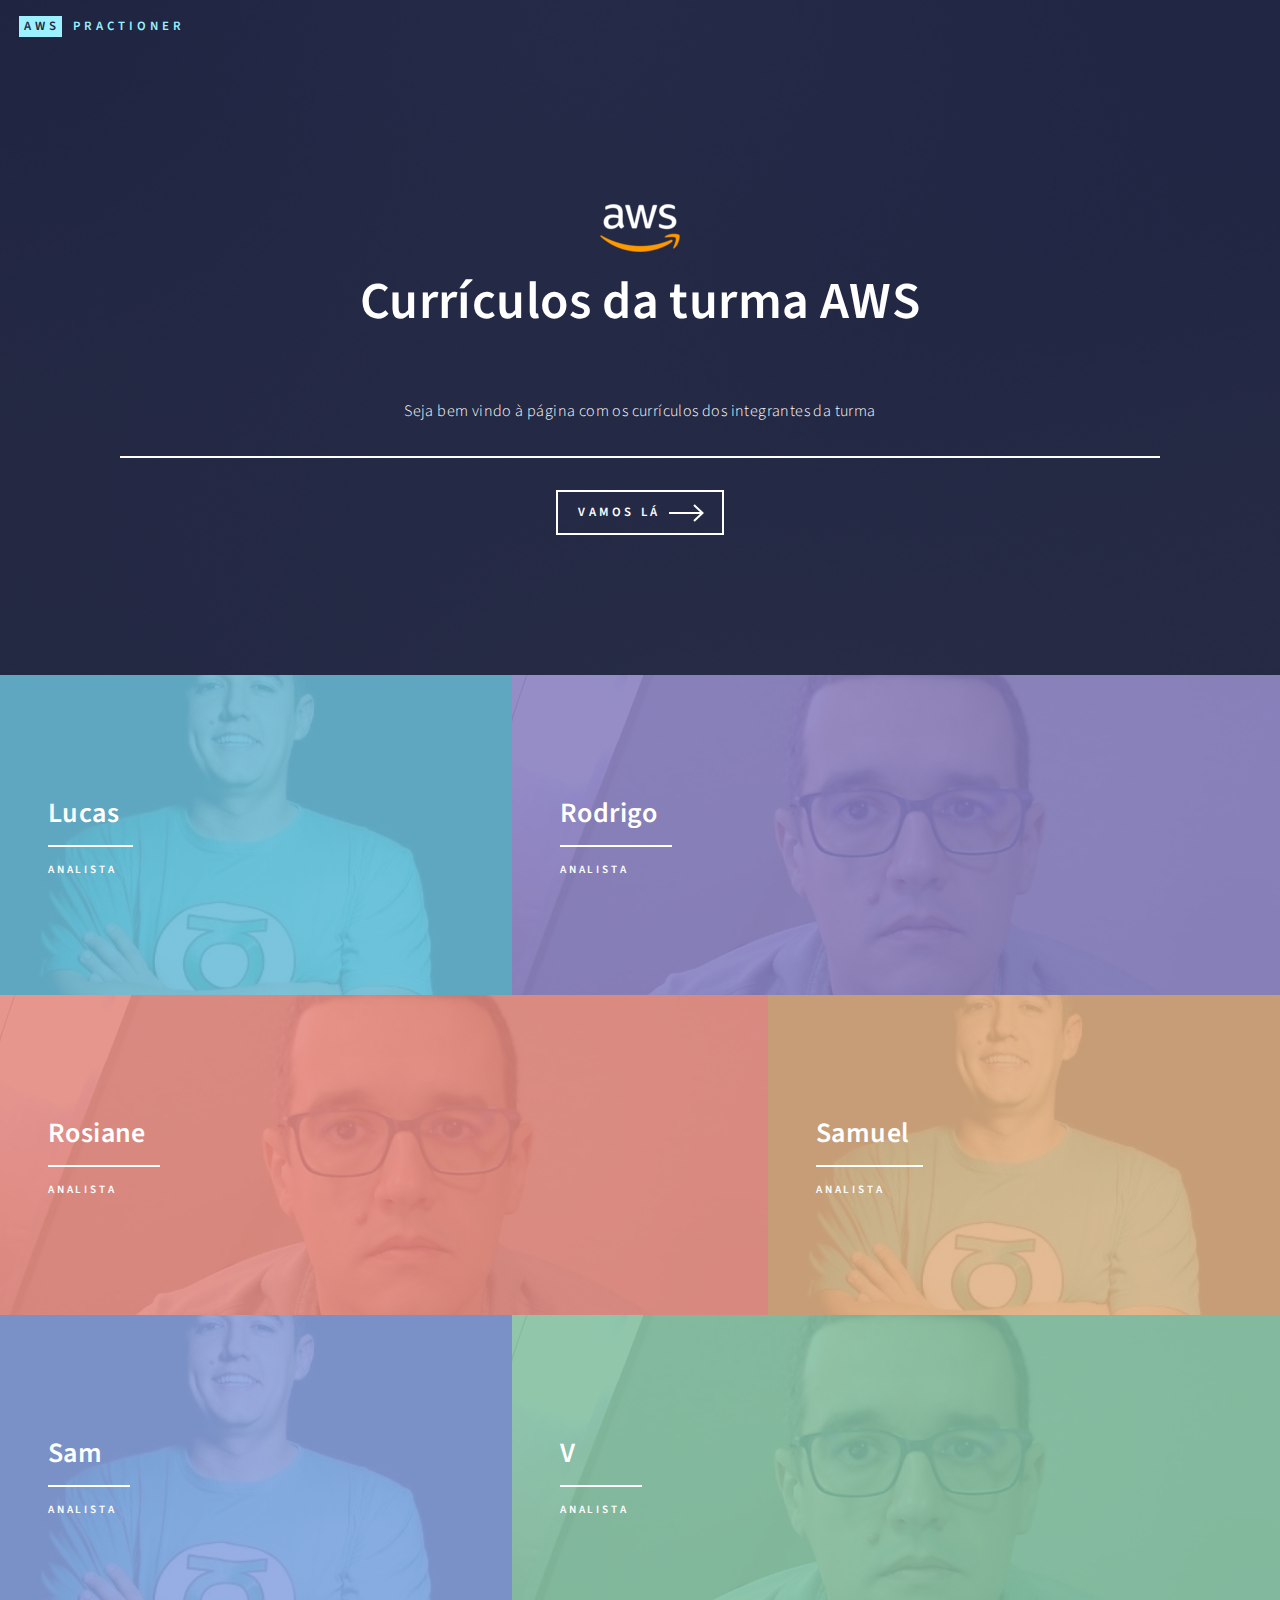
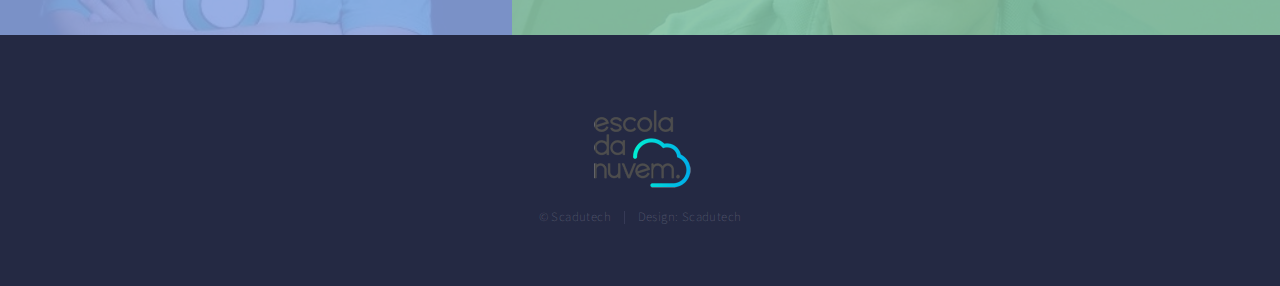
==== index.html @ 6ba47561 "Create Index" ====
<!DOCTYPE HTML>
<!--
	Forty by HTML5 UP
	html5up.net | @ajlkn
	Free for personal and commercial use under the CCA 3.0 license (html5up.net/license)
-->
<html>
	<head>
		<title>Turma AWS</title>
		<meta charset="utf-8" />
		<meta name="viewport" content="width=device-width, initial-scale=1, user-scalable=no" />
		<link rel="stylesheet" href="assets/css/main.css" />
		<noscript><link rel="stylesheet" href="assets/css/noscript.css" /></noscript>
	</head>
	<body class="is-preload">

		<!-- Wrapper -->
		
			<div id="wrapper">

				<!-- Header -->
					
					<header id="header" class="alt">
						<a href="index.html" class="logo"><strong>AWS</strong> <span>Practioner</span></a>
						
					</header>

				<!-- Menu 
					<nav id="menu">
						<ul class="links">
							<li><a href="index.html">Home</a></li>
							<li><a href="landing.html">Landing</a></li>
							<li><a href="generic.html">Generic</a></li>
							<li><a href="elements.html">Elements</a></li>
						</ul>
						<ul class="actions stacked">
							<li><a href="#" class="button primary fit">Get Started</a></li>
							<li><a href="#" class="button fit">Log In</a></li>
						</ul>
					</nav>-->

				<!-- Banner -->
					<section id="banner" class="major">
						<div class="inner">
							<header class="major">
							<center><img src="images/aws3.png" alt="" />
								<center><h1>Currículos da turma AWS</h1><p>Seja bem vindo à página com os currículos dos integrantes da turma</p>
							</header>
							
						<center><a href="#one" class="button next scrolly">Vamos lá</a></div>
					</section>

				<!-- Main -->
					<div id="main">

						<!-- One -->
							<section id="one" class="tiles">
								<article>
									<span class="image">
										<img src="images/pic01.jpg" alt="" />
									</span>
									<header class="major">
										<h3><a href="lucas.html" class="link">Lucas</a></h3>
										<p>Analista</p>
									</header>
								</article>
								<article>
									<span class="image">
										<img src="images/car.jpg" alt="" />
									</span>
									<header class="major">
										<h3><a href="lucas.html" class="link">Rodrigo</a></h3>
										<p>Analista</p>
									</header>
								</article>
								<article>
									<span class="image">
										<img src="images/car.jpg" alt="" />
									</span>
									<header class="major">
										<h3><a href="lucas.html" class="link">Rosiane</a></h3>
										<p>Analista</p>
									</header>
								</article>
								<article>
									<span class="image">
										<img src="images/pic01.jpg" alt="" />
									</span>
									<header class="major">
										<h3><a href="lucas.html" class="link">Samuel</a></h3>
										<p>Analista</p>
									</header>
								</article>
								<article>
									<span class="image">
										<img src="images/pic01.jpg" alt="" />
									</span>
									<header class="major">
										<h3><a href="lucas.html" class="link">Sam</a></h3>
										<p>Analista</p>
									</header>
								</article>
								<article>
									<span class="image">
										<img src="images/car.jpg" alt="" />
									</span>
									<header class="major">
										<h3><a href="lucas.html" class="link">V</a></h3>
										<p>Analista</p>
									</header>
								</article>
							</section>

						<!-- Two -->
							

					</div>

				<!-- Contact -->
					

				<!-- Footer -->
					<footer id="footer">
						<div class="inner">
							<center><img src="images/escola.png" alt="" />
							<ul class="copyright">
								<center><li>&copy; Scadutech</li><li>Design: Scadutech</a></li>
							</ul>
						</div>
					</footer>

			</div>

		<!-- Scripts -->
			<script src="assets/js/jquery.min.js"></script>
			<script src="assets/js/jquery.scrolly.min.js"></script>
			<script src="assets/js/jquery.scrollex.min.js"></script>
			<script src="assets/js/browser.min.js"></script>
			<script src="assets/js/breakpoints.min.js"></script>
			<script src="assets/js/util.js"></script>
			<script src="assets/js/main.js"></script>

	</body>
</html>
---- assets/css/main.css ----
@import url(fontawesome-all.min.css);
@import url("https://fonts.googleapis.com/css?family=Source+Sans+Pro:300,300italic,600,600italic");

/*
	Forty by HTML5 UP
	html5up.net | @ajlkn
	Free for personal and commercial use under the CCA 3.0 license (html5up.net/license)
*/

html, body, div, span, applet, object,
iframe, h1, h2, h3, h4, h5, h6, p, blockquote,
pre, a, abbr, acronym, address, big, cite,
code, del, dfn, em, img, ins, kbd, q, s, samp,
small, strike, strong, sub, sup, tt, var, b,
u, i, center, dl, dt, dd, ol, ul, li, fieldset,
form, label, legend, table, caption, tbody,
tfoot, thead, tr, th, td, article, aside,
canvas, details, embed, figure, figcaption,
footer, header, hgroup, menu, nav, output, ruby,
section, summary, time, mark, audio, video {
	margin: 0;
	padding: 0;
	border: 0;
	font-size: 100%;
	font: inherit;
	vertical-align: baseline;}

article, aside, details, figcaption, figure,
footer, header, hgroup, menu, nav, section {
	display: block;}

body {
	line-height: 1;
}

ol, ul {
	list-style: none;
}

blockquote, q {
	quotes: none;
}

	blockquote:before, blockquote:after, q:before, q:after {
		content: '';
		content: none;
	}

table {
	border-collapse: collapse;
	border-spacing: 0;
}

body {
	-webkit-text-size-adjust: none;
}

mark {
	background-color: transparent;
	color: inherit;
}

input::-moz-focus-inner {
	border: 0;
	padding: 0;
}

input, select, textarea {
	-moz-appearance: none;
	-webkit-appearance: none;
	-ms-appearance: none;
	appearance: none;
}

/* Basic */

	@-ms-viewport {
		width: device-width;
	}

	body {
		-ms-overflow-style: scrollbar;
	}

	@media screen and (max-width: 480px) {

		html, body {
			min-width: 320px;
		}

	}

	html {
		box-sizing: border-box;
	}

	*, *:before, *:after {
		box-sizing: inherit;
	}

	body {
		background: #242943;
	}

		body.is-preload *, body.is-preload *:before, body.is-preload *:after {
			-moz-animation: none !important;
			-webkit-animation: none !important;
			-ms-animation: none !important;
			animation: none !important;
			-moz-transition: none !important;
			-webkit-transition: none !important;
			-ms-transition: none !important;
			transition: none !important;
		}

/* Type */

	body, input, select, textarea {
		color: #ffffff;
		font-family: "Source Sans Pro", Helvetica, sans-serif;
		font-size: 17pt;
		font-weight: 300;
		letter-spacing: 0.025em;
		line-height: 1.65;
	}

		@media screen and (max-width: 1680px) {

			body, input, select, textarea {
				font-size: 14pt;
			}

		}

		@media screen and (max-width: 1280px) {

			body, input, select, textarea {
				font-size: 12pt;
			}

		}

		@media screen and (max-width: 360px) {

			body, input, select, textarea {
				font-size: 11pt;
			}

		}

	a {
		-moz-transition: color 0.2s ease-in-out, border-bottom-color 0.2s ease-in-out;
		-webkit-transition: color 0.2s ease-in-out, border-bottom-color 0.2s ease-in-out;
		-ms-transition: color 0.2s ease-in-out, border-bottom-color 0.2s ease-in-out;
		transition: color 0.2s ease-in-out, border-bottom-color 0.2s ease-in-out;
		border-bottom: dotted 1px;
		color: inherit;
		text-decoration: none;
	}

		a:hover {
			border-bottom-color: transparent;
			color: #9bf1ff !important;
		}

		a:active {
			color: #53e3fb !important;
		}

	strong, b {
		color: #ffffff;
		font-weight: 600;
	}

	em, i {
		font-style: italic;
	}

	p {
		margin: 0 0 2em 0;
	}

	h1, h2, h3, h4, h5, h6 {
		color: #ffffff;
		font-weight: 600;
		line-height: 1.65;
		margin: 0 0 1em 0;
	}

		h1 a, h2 a, h3 a, h4 a, h5 a, h6 a {
			color: inherit;
			border-bottom: 0;
		}

	h1 {
		font-size: 2.5em;
	}

	h2 {
		font-size: 1.75em;
	}

	h3 {
		font-size: 1.35em;
	}

	h4 {
		font-size: 1.1em;
	}

	h5 {
		font-size: 0.9em;
	}

	h6 {
		font-size: 0.7em;
	}

	@media screen and (max-width: 736px) {

		h1 {
			font-size: 2em;
		}

		h2 {
			font-size: 1.5em;
		}

		h3 {
			font-size: 1.25em;
		}

	}

	sub {
		font-size: 0.8em;
		position: relative;
		top: 0.5em;
	}

	sup {
		font-size: 0.8em;
		position: relative;
		top: -0.5em;
	}

	blockquote {
		border-left: solid 4px rgba(212, 212, 255, 0.1);
		font-style: italic;
		margin: 0 0 2em 0;
		padding: 0.5em 0 0.5em 2em;
	}

	code {
		background: rgba(212, 212, 255, 0.035);
		font-family: "Courier New", monospace;
		font-size: 0.9em;
		margin: 0 0.25em;
		padding: 0.25em 0.65em;
	}

	pre {
		-webkit-overflow-scrolling: touch;
		font-family: "Courier New", monospace;
		font-size: 0.9em;
		margin: 0 0 2em 0;
	}

		pre code {
			display: block;
			line-height: 1.75;
			padding: 1em 1.5em;
			overflow-x: auto;
		}

	hr {
		border: 0;
		border-bottom: solid 1px rgba(212, 212, 255, 0.1);
		margin: 2em 0;
	}

		hr.major {
			margin: 3em 0;
		}

	.align-left {
		text-align: left;
	}

	.align-center {
		text-align: center;
	}

	.align-right {
		text-align: right;
	}

/* Row */

	.row {
		display: flex;
		flex-wrap: wrap;
		box-sizing: border-box;
		align-items: stretch;
	}

		.row > * {
			box-sizing: border-box;
		}

		.row.gtr-uniform > * > :last-child {
			margin-bottom: 0;
		}

		.row.aln-left {
			justify-content: flex-start;
		}

		.row.aln-center {
			justify-content: center;
		}

		.row.aln-right {
			justify-content: flex-end;
		}

		.row.aln-top {
			align-items: flex-start;
		}

		.row.aln-middle {
			align-items: center;
		}

		.row.aln-bottom {
			align-items: flex-end;
		}

		.row > .imp {
			order: -1;
		}

		.row > .col-1 {
			width: 8.33333%;
		}

		.row > .off-1 {
			margin-left: 8.33333%;
		}

		.row > .col-2 {
			width: 16.66667%;
		}

		.row > .off-2 {
			margin-left: 16.66667%;
		}

		.row > .col-3 {
			width: 25%;
		}

		.row > .off-3 {
			margin-left: 25%;
		}

		.row > .col-4 {
			width: 33.33333%;
		}

		.row > .off-4 {
			margin-left: 33.33333%;
		}

		.row > .col-5 {
			width: 41.66667%;
		}

		.row > .off-5 {
			margin-left: 41.66667%;
		}

		.row > .col-6 {
			width: 50%;
		}

		.row > .off-6 {
			margin-left: 50%;
		}

		.row > .col-7 {
			width: 58.33333%;
		}

		.row > .off-7 {
			margin-left: 58.33333%;
		}

		.row > .col-8 {
			width: 66.66667%;
		}

		.row > .off-8 {
			margin-left: 66.66667%;
		}

		.row > .col-9 {
			width: 75%;
		}

		.row > .off-9 {
			margin-left: 75%;
		}

		.row > .col-10 {
			width: 83.33333%;
		}

		.row > .off-10 {
			margin-left: 83.33333%;
		}

		.row > .col-11 {
			width: 91.66667%;
		}

		.row > .off-11 {
			margin-left: 91.66667%;
		}

		.row > .col-12 {
			width: 100%;
		}

		.row > .off-12 {
			margin-left: 100%;
		}

		.row.gtr-0 {
			margin-top: 0;
			margin-left: 0em;
		}

			.row.gtr-0 > * {
				padding: 0 0 0 0em;
			}

			.row.gtr-0.gtr-uniform {
				margin-top: 0em;
			}

				.row.gtr-0.gtr-uniform > * {
					padding-top: 0em;
				}

		.row.gtr-25 {
			margin-top: 0;
			margin-left: -0.5em;
		}

			.row.gtr-25 > * {
				padding: 0 0 0 0.5em;
			}

			.row.gtr-25.gtr-uniform {
				margin-top: -0.5em;
			}

				.row.gtr-25.gtr-uniform > * {
					padding-top: 0.5em;
				}

		.row.gtr-50 {
			margin-top: 0;
			margin-left: -1em;
		}

			.row.gtr-50 > * {
				padding: 0 0 0 1em;
			}

			.row.gtr-50.gtr-uniform {
				margin-top: -1em;
			}

				.row.gtr-50.gtr-uniform > * {
					padding-top: 1em;
				}

		.row {
			margin-top: 0;
			margin-left: -2em;
		}

			.row > * {
				padding: 0 0 0 2em;
			}

			.row.gtr-uniform {
				margin-top: -2em;
			}

				.row.gtr-uniform > * {
					padding-top: 2em;
				}

		.row.gtr-150 {
			margin-top: 0;
			margin-left: -3em;
		}

			.row.gtr-150 > * {
				padding: 0 0 0 3em;
			}

			.row.gtr-150.gtr-uniform {
				margin-top: -3em;
			}

				.row.gtr-150.gtr-uniform > * {
					padding-top: 3em;
				}

		.row.gtr-200 {
			margin-top: 0;
			margin-left: -4em;
		}

			.row.gtr-200 > * {
				padding: 0 0 0 4em;
			}

			.row.gtr-200.gtr-uniform {
				margin-top: -4em;
			}

				.row.gtr-200.gtr-uniform > * {
					padding-top: 4em;
				}

		@media screen and (max-width: 1680px) {

			.row {
				display: flex;
				flex-wrap: wrap;
				box-sizing: border-box;
				align-items: stretch;
			}

				.row > * {
					box-sizing: border-box;
				}

				.row.gtr-uniform > * > :last-child {
					margin-bottom: 0;
				}

				.row.aln-left {
					justify-content: flex-start;
				}

				.row.aln-center {
					justify-content: center;
				}

				.row.aln-right {
					justify-content: flex-end;
				}

				.row.aln-top {
					align-items: flex-start;
				}

				.row.aln-middle {
					align-items: center;
				}

				.row.aln-bottom {
					align-items: flex-end;
				}

				.row > .imp-xlarge {
					order: -1;
				}

				.row > .col-1-xlarge {
					width: 8.33333%;
				}

				.row > .off-1-xlarge {
					margin-left: 8.33333%;
				}

				.row > .col-2-xlarge {
					width: 16.66667%;
				}

				.row > .off-2-xlarge {
					margin-left: 16.66667%;
				}

				.row > .col-3-xlarge {
					width: 25%;
				}

				.row > .off-3-xlarge {
					margin-left: 25%;
				}

				.row > .col-4-xlarge {
					width: 33.33333%;
				}

				.row > .off-4-xlarge {
					margin-left: 33.33333%;
				}

				.row > .col-5-xlarge {
					width: 41.66667%;
				}

				.row > .off-5-xlarge {
					margin-left: 41.66667%;
				}

				.row > .col-6-xlarge {
					width: 50%;
				}

				.row > .off-6-xlarge {
					margin-left: 50%;
				}

				.row > .col-7-xlarge {
					width: 58.33333%;
				}

				.row > .off-7-xlarge {
					margin-left: 58.33333%;
				}

				.row > .col-8-xlarge {
					width: 66.66667%;
				}

				.row > .off-8-xlarge {
					margin-left: 66.66667%;
				}

				.row > .col-9-xlarge {
					width: 75%;
				}

				.row > .off-9-xlarge {
					margin-left: 75%;
				}

				.row > .col-10-xlarge {
					width: 83.33333%;
				}

				.row > .off-10-xlarge {
					margin-left: 83.33333%;
				}

				.row > .col-11-xlarge {
					width: 91.66667%;
				}

				.row > .off-11-xlarge {
					margin-left: 91.66667%;
				}

				.row > .col-12-xlarge {
					width: 100%;
				}

				.row > .off-12-xlarge {
					margin-left: 100%;
				}

				.row.gtr-0 {
					margin-top: 0;
					margin-left: 0em;
				}

					.row.gtr-0 > * {
						padding: 0 0 0 0em;
					}

					.row.gtr-0.gtr-uniform {
						margin-top: 0em;
					}

						.row.gtr-0.gtr-uniform > * {
							padding-top: 0em;
						}

				.row.gtr-25 {
					margin-top: 0;
					margin-left: -0.5em;
				}

					.row.gtr-25 > * {
						padding: 0 0 0 0.5em;
					}

					.row.gtr-25.gtr-uniform {
						margin-top: -0.5em;
					}

						.row.gtr-25.gtr-uniform > * {
							padding-top: 0.5em;
						}

				.row.gtr-50 {
					margin-top: 0;
					margin-left: -1em;
				}

					.row.gtr-50 > * {
						padding: 0 0 0 1em;
					}

					.row.gtr-50.gtr-uniform {
						margin-top: -1em;
					}

						.row.gtr-50.gtr-uniform > * {
							padding-top: 1em;
						}

				.row {
					margin-top: 0;
					margin-left: -2em;
				}

					.row > * {
						padding: 0 0 0 2em;
					}

					.row.gtr-uniform {
						margin-top: -2em;
					}

						.row.gtr-uniform > * {
							padding-top: 2em;
						}

				.row.gtr-150 {
					margin-top: 0;
					margin-left: -3em;
				}

					.row.gtr-150 > * {
						padding: 0 0 0 3em;
					}

					.row.gtr-150.gtr-uniform {
						margin-top: -3em;
					}

						.row.gtr-150.gtr-uniform > * {
							padding-top: 3em;
						}

				.row.gtr-200 {
					margin-top: 0;
					margin-left: -4em;
				}

					.row.gtr-200 > * {
						padding: 0 0 0 4em;
					}

					.row.gtr-200.gtr-uniform {
						margin-top: -4em;
					}

						.row.gtr-200.gtr-uniform > * {
							padding-top: 4em;
						}

		}

		@media screen and (max-width: 1280px) {

			.row {
				display: flex;
				flex-wrap: wrap;
				box-sizing: border-box;
				align-items: stretch;
			}

				.row > * {
					box-sizing: border-box;
				}

				.row.gtr-uniform > * > :last-child {
					margin-bottom: 0;
				}

				.row.aln-left {
					justify-content: flex-start;
				}

				.row.aln-center {
					justify-content: center;
				}

				.row.aln-right {
					justify-content: flex-end;
				}

				.row.aln-top {
					align-items: flex-start;
				}

				.row.aln-middle {
					align-items: center;
				}

				.row.aln-bottom {
					align-items: flex-end;
				}

				.row > .imp-large {
					order: -1;
				}

				.row > .col-1-large {
					width: 8.33333%;
				}

				.row > .off-1-large {
					margin-left: 8.33333%;
				}

				.row > .col-2-large {
					width: 16.66667%;
				}

				.row > .off-2-large {
					margin-left: 16.66667%;
				}

				.row > .col-3-large {
					width: 25%;
				}

				.row > .off-3-large {
					margin-left: 25%;
				}

				.row > .col-4-large {
					width: 33.33333%;
				}

				.row > .off-4-large {
					margin-left: 33.33333%;
				}

				.row > .col-5-large {
					width: 41.66667%;
				}

				.row > .off-5-large {
					margin-left: 41.66667%;
				}

				.row > .col-6-large {
					width: 50%;
				}

				.row > .off-6-large {
					margin-left: 50%;
				}

				.row > .col-7-large {
					width: 58.33333%;
				}

				.row > .off-7-large {
					margin-left: 58.33333%;
				}

				.row > .col-8-large {
					width: 66.66667%;
				}

				.row > .off-8-large {
					margin-left: 66.66667%;
				}

				.row > .col-9-large {
					width: 75%;
				}

				.row > .off-9-large {
					margin-left: 75%;
				}

				.row > .col-10-large {
					width: 83.33333%;
				}

				.row > .off-10-large {
					margin-left: 83.33333%;
				}

				.row > .col-11-large {
					width: 91.66667%;
				}

				.row > .off-11-large {
					margin-left: 91.66667%;
				}

				.row > .col-12-large {
					width: 100%;
				}

				.row > .off-12-large {
					margin-left: 100%;
				}

				.row.gtr-0 {
					margin-top: 0;
					margin-left: 0em;
				}

					.row.gtr-0 > * {
						padding: 0 0 0 0em;
					}

					.row.gtr-0.gtr-uniform {
						margin-top: 0em;
					}

						.row.gtr-0.gtr-uniform > * {
							padding-top: 0em;
						}

				.row.gtr-25 {
					margin-top: 0;
					margin-left: -0.375em;
				}

					.row.gtr-25 > * {
						padding: 0 0 0 0.375em;
					}

					.row.gtr-25.gtr-uniform {
						margin-top: -0.375em;
					}

						.row.gtr-25.gtr-uniform > * {
							padding-top: 0.375em;
						}

				.row.gtr-50 {
					margin-top: 0;
					margin-left: -0.75em;
				}

					.row.gtr-50 > * {
						padding: 0 0 0 0.75em;
					}

					.row.gtr-50.gtr-uniform {
						margin-top: -0.75em;
					}

						.row.gtr-50.gtr-uniform > * {
							padding-top: 0.75em;
						}

				.row {
					margin-top: 0;
					margin-left: -1.5em;
				}

					.row > * {
						padding: 0 0 0 1.5em;
					}

					.row.gtr-uniform {
						margin-top: -1.5em;
					}

						.row.gtr-uniform > * {
							padding-top: 1.5em;
						}

				.row.gtr-150 {
					margin-top: 0;
					margin-left: -2.25em;
				}

					.row.gtr-150 > * {
						padding: 0 0 0 2.25em;
					}

					.row.gtr-150.gtr-uniform {
						margin-top: -2.25em;
					}

						.row.gtr-150.gtr-uniform > * {
							padding-top: 2.25em;
						}

				.row.gtr-200 {
					margin-top: 0;
					margin-left: -3em;
				}

					.row.gtr-200 > * {
						padding: 0 0 0 3em;
					}

					.row.gtr-200.gtr-uniform {
						margin-top: -3em;
					}

						.row.gtr-200.gtr-uniform > * {
							padding-top: 3em;
						}

		}

		@media screen and (max-width: 980px) {

			.row {
				display: flex;
				flex-wrap: wrap;
				box-sizing: border-box;
				align-items: stretch;
			}

				.row > * {
					box-sizing: border-box;
				}

				.row.gtr-uniform > * > :last-child {
					margin-bottom: 0;
				}

				.row.aln-left {
					justify-content: flex-start;
				}

				.row.aln-center {
					justify-content: center;
				}

				.row.aln-right {
					justify-content: flex-end;
				}

				.row.aln-top {
					align-items: flex-start;
				}

				.row.aln-middle {
					align-items: center;
				}

				.row.aln-bottom {
					align-items: flex-end;
				}

				.row > .imp-medium {
					order: -1;
				}

				.row > .col-1-medium {
					width: 8.33333%;
				}

				.row > .off-1-medium {
					margin-left: 8.33333%;
				}

				.row > .col-2-medium {
					width: 16.66667%;
				}

				.row > .off-2-medium {
					margin-left: 16.66667%;
				}

				.row > .col-3-medium {
					width: 25%;
				}

				.row > .off-3-medium {
					margin-left: 25%;
				}

				.row > .col-4-medium {
					width: 33.33333%;
				}

				.row > .off-4-medium {
					margin-left: 33.33333%;
				}

				.row > .col-5-medium {
					width: 41.66667%;
				}

				.row > .off-5-medium {
					margin-left: 41.66667%;
				}

				.row > .col-6-medium {
					width: 50%;
				}

				.row > .off-6-medium {
					margin-left: 50%;
				}

				.row > .col-7-medium {
					width: 58.33333%;
				}

				.row > .off-7-medium {
					margin-left: 58.33333%;
				}

				.row > .col-8-medium {
					width: 66.66667%;
				}

				.row > .off-8-medium {
					margin-left: 66.66667%;
				}

				.row > .col-9-medium {
					width: 75%;
				}

				.row > .off-9-medium {
					margin-left: 75%;
				}

				.row > .col-10-medium {
					width: 83.33333%;
				}

				.row > .off-10-medium {
					margin-left: 83.33333%;
				}

				.row > .col-11-medium {
					width: 91.66667%;
				}

				.row > .off-11-medium {
					margin-left: 91.66667%;
				}

				.row > .col-12-medium {
					width: 100%;
				}

				.row > .off-12-medium {
					margin-left: 100%;
				}

				.row.gtr-0 {
					margin-top: 0;
					margin-left: 0em;
				}

					.row.gtr-0 > * {
						padding: 0 0 0 0em;
					}

					.row.gtr-0.gtr-uniform {
						margin-top: 0em;
					}

						.row.gtr-0.gtr-uniform > * {
							padding-top: 0em;
						}

				.row.gtr-25 {
					margin-top: 0;
					margin-left: -0.375em;
				}

					.row.gtr-25 > * {
						padding: 0 0 0 0.375em;
					}

					.row.gtr-25.gtr-uniform {
						margin-top: -0.375em;
					}

						.row.gtr-25.gtr-uniform > * {
							padding-top: 0.375em;
						}

				.row.gtr-50 {
					margin-top: 0;
					margin-left: -0.75em;
				}

					.row.gtr-50 > * {
						padding: 0 0 0 0.75em;
					}

					.row.gtr-50.gtr-uniform {
						margin-top: -0.75em;
					}

						.row.gtr-50.gtr-uniform > * {
							padding-top: 0.75em;
						}

				.row {
					margin-top: 0;
					margin-left: -1.5em;
				}

					.row > * {
						padding: 0 0 0 1.5em;
					}

					.row.gtr-uniform {
						margin-top: -1.5em;
					}

						.row.gtr-uniform > * {
							padding-top: 1.5em;
						}

				.row.gtr-150 {
					margin-top: 0;
					margin-left: -2.25em;
				}

					.row.gtr-150 > * {
						padding: 0 0 0 2.25em;
					}

					.row.gtr-150.gtr-uniform {
						margin-top: -2.25em;
					}

						.row.gtr-150.gtr-uniform > * {
							padding-top: 2.25em;
						}

				.row.gtr-200 {
					margin-top: 0;
					margin-left: -3em;
				}

					.row.gtr-200 > * {
						padding: 0 0 0 3em;
					}

					.row.gtr-200.gtr-uniform {
						margin-top: -3em;
					}

						.row.gtr-200.gtr-uniform > * {
							padding-top: 3em;
						}

		}

		@media screen and (max-width: 736px) {

			.row {
				display: flex;
				flex-wrap: wrap;
				box-sizing: border-box;
				align-items: stretch;
			}

				.row > * {
					box-sizing: border-box;
				}

				.row.gtr-uniform > * > :last-child {
					margin-bottom: 0;
				}

				.row.aln-left {
					justify-content: flex-start;
				}

				.row.aln-center {
					justify-content: center;
				}

				.row.aln-right {
					justify-content: flex-end;
				}

				.row.aln-top {
					align-items: flex-start;
				}

				.row.aln-middle {
					align-items: center;
				}

				.row.aln-bottom {
					align-items: flex-end;
				}

				.row > .imp-small {
					order: -1;
				}

				.row > .col-1-small {
					width: 8.33333%;
				}

				.row > .off-1-small {
					margin-left: 8.33333%;
				}

				.row > .col-2-small {
					width: 16.66667%;
				}

				.row > .off-2-small {
					margin-left: 16.66667%;
				}

				.row > .col-3-small {
					width: 25%;
				}

				.row > .off-3-small {
					margin-left: 25%;
				}

				.row > .col-4-small {
					width: 33.33333%;
				}

				.row > .off-4-small {
					margin-left: 33.33333%;
				}

				.row > .col-5-small {
					width: 41.66667%;
				}

				.row > .off-5-small {
					margin-left: 41.66667%;
				}

				.row > .col-6-small {
					width: 50%;
				}

				.row > .off-6-small {
					margin-left: 50%;
				}

				.row > .col-7-small {
					width: 58.33333%;
				}

				.row > .off-7-small {
					margin-left: 58.33333%;
				}

				.row > .col-8-small {
					width: 66.66667%;
				}

				.row > .off-8-small {
					margin-left: 66.66667%;
				}

				.row > .col-9-small {
					width: 75%;
				}

				.row > .off-9-small {
					margin-left: 75%;
				}

				.row > .col-10-small {
					width: 83.33333%;
				}

				.row > .off-10-small {
					margin-left: 83.33333%;
				}

				.row > .col-11-small {
					width: 91.66667%;
				}

				.row > .off-11-small {
					margin-left: 91.66667%;
				}

				.row > .col-12-small {
					width: 100%;
				}

				.row > .off-12-small {
					margin-left: 100%;
				}

				.row.gtr-0 {
					margin-top: 0;
					margin-left: 0em;
				}

					.row.gtr-0 > * {
						padding: 0 0 0 0em;
					}

					.row.gtr-0.gtr-uniform {
						margin-top: 0em;
					}

						.row.gtr-0.gtr-uniform > * {
							padding-top: 0em;
						}

				.row.gtr-25 {
					margin-top: 0;
					margin-left: -0.3125em;
				}

					.row.gtr-25 > * {
						padding: 0 0 0 0.3125em;
					}

					.row.gtr-25.gtr-uniform {
						margin-top: -0.3125em;
					}

						.row.gtr-25.gtr-uniform > * {
							padding-top: 0.3125em;
						}

				.row.gtr-50 {
					margin-top: 0;
					margin-left: -0.625em;
				}

					.row.gtr-50 > * {
						padding: 0 0 0 0.625em;
					}

					.row.gtr-50.gtr-uniform {
						margin-top: -0.625em;
					}

						.row.gtr-50.gtr-uniform > * {
							padding-top: 0.625em;
						}

				.row {
					margin-top: 0;
					margin-left: -1.25em;
				}

					.row > * {
						padding: 0 0 0 1.25em;
					}

					.row.gtr-uniform {
						margin-top: -1.25em;
					}

						.row.gtr-uniform > * {
							padding-top: 1.25em;
						}

				.row.gtr-150 {
					margin-top: 0;
					margin-left: -1.875em;
				}

					.row.gtr-150 > * {
						padding: 0 0 0 1.875em;
					}

					.row.gtr-150.gtr-uniform {
						margin-top: -1.875em;
					}

						.row.gtr-150.gtr-uniform > * {
							padding-top: 1.875em;
						}

				.row.gtr-200 {
					margin-top: 0;
					margin-left: -2.5em;
				}

					.row.gtr-200 > * {
						padding: 0 0 0 2.5em;
					}

					.row.gtr-200.gtr-uniform {
						margin-top: -2.5em;
					}

						.row.gtr-200.gtr-uniform > * {
							padding-top: 2.5em;
						}

		}

		@media screen and (max-width: 480px) {

			.row {
				display: flex;
				flex-wrap: wrap;
				box-sizing: border-box;
				align-items: stretch;
			}

				.row > * {
					box-sizing: border-box;
				}

				.row.gtr-uniform > * > :last-child {
					margin-bottom: 0;
				}

				.row.aln-left {
					justify-content: flex-start;
				}

				.row.aln-center {
					justify-content: center;
				}

				.row.aln-right {
					justify-content: flex-end;
				}

				.row.aln-top {
					align-items: flex-start;
				}

				.row.aln-middle {
					align-items: center;
				}

				.row.aln-bottom {
					align-items: flex-end;
				}

				.row > .imp-xsmall {
					order: -1;
				}

				.row > .col-1-xsmall {
					width: 8.33333%;
				}

				.row > .off-1-xsmall {
					margin-left: 8.33333%;
				}

				.row > .col-2-xsmall {
					width: 16.66667%;
				}

				.row > .off-2-xsmall {
					margin-left: 16.66667%;
				}

				.row > .col-3-xsmall {
					width: 25%;
				}

				.row > .off-3-xsmall {
					margin-left: 25%;
				}

				.row > .col-4-xsmall {
					width: 33.33333%;
				}

				.row > .off-4-xsmall {
					margin-left: 33.33333%;
				}

				.row > .col-5-xsmall {
					width: 41.66667%;
				}

				.row > .off-5-xsmall {
					margin-left: 41.66667%;
				}

				.row > .col-6-xsmall {
					width: 50%;
				}

				.row > .off-6-xsmall {
					margin-left: 50%;
				}

				.row > .col-7-xsmall {
					width: 58.33333%;
				}

				.row > .off-7-xsmall {
					margin-left: 58.33333%;
				}

				.row > .col-8-xsmall {
					width: 66.66667%;
				}

				.row > .off-8-xsmall {
					margin-left: 66.66667%;
				}

				.row > .col-9-xsmall {
					width: 75%;
				}

				.row > .off-9-xsmall {
					margin-left: 75%;
				}

				.row > .col-10-xsmall {
					width: 83.33333%;
				}

				.row > .off-10-xsmall {
					margin-left: 83.33333%;
				}

				.row > .col-11-xsmall {
					width: 91.66667%;
				}

				.row > .off-11-xsmall {
					margin-left: 91.66667%;
				}

				.row > .col-12-xsmall {
					width: 100%;
				}

				.row > .off-12-xsmall {
					margin-left: 100%;
				}

				.row.gtr-0 {
					margin-top: 0;
					margin-left: 0em;
				}

					.row.gtr-0 > * {
						padding: 0 0 0 0em;
					}

					.row.gtr-0.gtr-uniform {
						margin-top: 0em;
					}

						.row.gtr-0.gtr-uniform > * {
							padding-top: 0em;
						}

				.row.gtr-25 {
					margin-top: 0;
					margin-left: -0.3125em;
				}

					.row.gtr-25 > * {
						padding: 0 0 0 0.3125em;
					}

					.row.gtr-25.gtr-uniform {
						margin-top: -0.3125em;
					}

						.row.gtr-25.gtr-uniform > * {
							padding-top: 0.3125em;
						}

				.row.gtr-50 {
					margin-top: 0;
					margin-left: -0.625em;
				}

					.row.gtr-50 > * {
						padding: 0 0 0 0.625em;
					}

					.row.gtr-50.gtr-uniform {
						margin-top: -0.625em;
					}

						.row.gtr-50.gtr-uniform > * {
							padding-top: 0.625em;
						}

				.row {
					margin-top: 0;
					margin-left: -1.25em;
				}

					.row > * {
						padding: 0 0 0 1.25em;
					}

					.row.gtr-uniform {
						margin-top: -1.25em;
					}

						.row.gtr-uniform > * {
							padding-top: 1.25em;
						}

				.row.gtr-150 {
					margin-top: 0;
					margin-left: -1.875em;
				}

					.row.gtr-150 > * {
						padding: 0 0 0 1.875em;
					}

					.row.gtr-150.gtr-uniform {
						margin-top: -1.875em;
					}

						.row.gtr-150.gtr-uniform > * {
							padding-top: 1.875em;
						}

				.row.gtr-200 {
					margin-top: 0;
					margin-left: -2.5em;
				}

					.row.gtr-200 > * {
						padding: 0 0 0 2.5em;
					}

					.row.gtr-200.gtr-uniform {
						margin-top: -2.5em;
					}

						.row.gtr-200.gtr-uniform > * {
							padding-top: 2.5em;
						}

		}

/* Section/Article */

	section.special, article.special {
		text-align: center;
	}

	header.major {
		width: -moz-max-content;
		width: -webkit-max-content;
		width: -ms-max-content;
		width: max-content;
		margin-bottom: 2em;
	}

		header.major > :first-child {
			margin-bottom: 0;
			width: calc(100% + 0.5em);
		}

			header.major > :first-child:after {
				content: '';
				background-color: #ffffff;
				display: block;
				height: 2px;
				margin: 0.325em 0 0.5em 0;
				width: 100%;
			}

		header.major > p {
			font-size: 0.7em;
			font-weight: 600;
			letter-spacing: 0.25em;
			margin-bottom: 0;
			text-transform: uppercase;
		}

		body.is-ie header.major > :first-child:after {
			max-width: 9em;
		}

		body.is-ie header.major > h1:after {
			max-width: 100% !important;
		}

	@media screen and (max-width: 736px) {

		header.major > p br {
			display: none;
		}

	}

/* Form */

	form {
		margin: 0 0 2em 0;
	}

		form > :last-child {
			margin-bottom: 0;
		}

		form > .fields {
			display: -moz-flex;
			display: -webkit-flex;
			display: -ms-flex;
			display: flex;
			-moz-flex-wrap: wrap;
			-webkit-flex-wrap: wrap;
			-ms-flex-wrap: wrap;
			flex-wrap: wrap;
			width: calc(100% + 3em);
			margin: -1.5em 0 2em -1.5em;
		}

			form > .fields > .field {
				-moz-flex-grow: 0;
				-webkit-flex-grow: 0;
				-ms-flex-grow: 0;
				flex-grow: 0;
				-moz-flex-shrink: 0;
				-webkit-flex-shrink: 0;
				-ms-flex-shrink: 0;
				flex-shrink: 0;
				padding: 1.5em 0 0 1.5em;
				width: calc(100% - 1.5em);
			}

				form > .fields > .field.half {
					width: calc(50% - 0.75em);
				}

				form > .fields > .field.third {
					width: calc(100%/3 - 0.5em);
				}

				form > .fields > .field.quarter {
					width: calc(25% - 0.375em);
				}

		@media screen and (max-width: 480px) {

			form > .fields {
				width: calc(100% + 3em);
				margin: -1.5em 0 2em -1.5em;
			}

				form > .fields > .field {
					padding: 1.5em 0 0 1.5em;
					width: calc(100% - 1.5em);
				}

					form > .fields > .field.half {
						width: calc(100% - 1.5em);
					}

					form > .fields > .field.third {
						width: calc(100% - 1.5em);
					}

					form > .fields > .field.quarter {
						width: calc(100% - 1.5em);
					}

		}

	label {
		color: #ffffff;
		display: block;
		font-size: 0.8em;
		font-weight: 600;
		letter-spacing: 0.25em;
		margin: 0 0 1em 0;
		text-transform: uppercase;
	}

	input[type="text"],
	input[type="password"],
	input[type="email"],
	input[type="tel"],
	input[type="search"],
	input[type="url"],
	select,
	textarea {
		-moz-appearance: none;
		-webkit-appearance: none;
		-ms-appearance: none;
		appearance: none;
		background: rgba(212, 212, 255, 0.035);
		border: none;
		border-radius: 0;
		color: inherit;
		display: block;
		outline: 0;
		padding: 0 1em;
		text-decoration: none;
		width: 100%;
	}

		input[type="text"]:invalid,
		input[type="password"]:invalid,
		input[type="email"]:invalid,
		input[type="tel"]:invalid,
		input[type="search"]:invalid,
		input[type="url"]:invalid,
		select:invalid,
		textarea:invalid {
			box-shadow: none;
		}

		input[type="text"]:focus,
		input[type="password"]:focus,
		input[type="email"]:focus,
		input[type="tel"]:focus,
		input[type="search"]:focus,
		input[type="url"]:focus,
		select:focus,
		textarea:focus {
			border-color: #9bf1ff;
			box-shadow: 0 0 0 2px #9bf1ff;
		}

	select {
		background-image: url("data:image/svg+xml;charset=utf8,%3Csvg xmlns='http://www.w3.org/2000/svg' width='40' height='40' preserveAspectRatio='none' viewBox='0 0 40 40'%3E%3Cpath d='M9.4,12.3l10.4,10.4l10.4-10.4c0.2-0.2,0.5-0.4,0.9-0.4c0.3,0,0.6,0.1,0.9,0.4l3.3,3.3c0.2,0.2,0.4,0.5,0.4,0.9 c0,0.4-0.1,0.6-0.4,0.9L20.7,31.9c-0.2,0.2-0.5,0.4-0.9,0.4c-0.3,0-0.6-0.1-0.9-0.4L4.3,17.3c-0.2-0.2-0.4-0.5-0.4-0.9 c0-0.4,0.1-0.6,0.4-0.9l3.3-3.3c0.2-0.2,0.5-0.4,0.9-0.4S9.1,12.1,9.4,12.3z' fill='rgba(212, 212, 255, 0.1)' /%3E%3C/svg%3E");
		background-size: 1.25rem;
		background-repeat: no-repeat;
		background-position: calc(100% - 1rem) center;
		height: 2.75em;
		padding-right: 2.75em;
		text-overflow: ellipsis;
	}

		select option {
			color: #ffffff;
			background: #242943;
		}

		select:focus::-ms-value {
			background-color: transparent;
		}

		select::-ms-expand {
			display: none;
		}

	input[type="text"],
	input[type="password"],
	input[type="email"],
	input[type="tel"],
	input[type="search"],
	input[type="url"],
	select {
		height: 2.75em;
	}

	textarea {
		padding: 0.75em 1em;
	}

	input[type="checkbox"],
	input[type="radio"] {
		-moz-appearance: none;
		-webkit-appearance: none;
		-ms-appearance: none;
		appearance: none;
		display: block;
		float: left;
		margin-right: -2em;
		opacity: 0;
		width: 1em;
		z-index: -1;
	}

		input[type="checkbox"] + label,
		input[type="radio"] + label {
			text-decoration: none;
			color: #ffffff;
			cursor: pointer;
			display: inline-block;
			font-weight: 300;
			padding-left: 2.65em;
			padding-right: 0.75em;
			position: relative;
		}

			input[type="checkbox"] + label:before,
			input[type="radio"] + label:before {
				-moz-osx-font-smoothing: grayscale;
				-webkit-font-smoothing: antialiased;
				display: inline-block;
				font-style: normal;
				font-variant: normal;
				text-rendering: auto;
				line-height: 1;
				text-transform: none !important;
				font-family: 'Font Awesome 5 Free';
				font-weight: 900;
			}

			input[type="checkbox"] + label:before,
			input[type="radio"] + label:before {
				background: rgba(212, 212, 255, 0.035);
				content: '';
				display: inline-block;
				font-size: 0.8em;
				height: 2.0625em;
				left: 0;
				letter-spacing: 0;
				line-height: 2.0625em;
				position: absolute;
				text-align: center;
				top: 0;
				width: 2.0625em;
			}

		input[type="checkbox"]:checked + label:before,
		input[type="radio"]:checked + label:before {
			background: #ffffff;
			border-color: #9bf1ff;
			content: '\f00c';
			color: #242943;
		}

		input[type="checkbox"]:focus + label:before,
		input[type="radio"]:focus + label:before {
			box-shadow: 0 0 0 2px #9bf1ff;
		}

	input[type="radio"] + label:before {
		border-radius: 100%;
	}

	::-webkit-input-placeholder {
		color: rgba(244, 244, 255, 0.2) !important;
		opacity: 1.0;
	}

	:-moz-placeholder {
		color: rgba(244, 244, 255, 0.2) !important;
		opacity: 1.0;
	}

	::-moz-placeholder {
		color: rgba(244, 244, 255, 0.2) !important;
		opacity: 1.0;
	}

	:-ms-input-placeholder {
		color: rgba(244, 244, 255, 0.2) !important;
		opacity: 1.0;
	}

/* Box */

	.box {
		border: solid 1px rgba(212, 212, 255, 0.1);
		margin-bottom: 2em;
		padding: 1.5em;
	}

		.box > :last-child,
		.box > :last-child > :last-child,
		.box > :last-child > :last-child > :last-child {
			margin-bottom: 0;
		}

		.box.alt {
			border: 0;
			border-radius: 0;
			padding: 0;
		}

/* Icon */

	.icon {
		text-decoration: none;
		border-bottom: none;
		position: relative;
	}

		.icon:before {
			-moz-osx-font-smoothing: grayscale;
			-webkit-font-smoothing: antialiased;
			display: inline-block;
			font-style: normal;
			font-variant: normal;
			text-rendering: auto;
			line-height: 1;
			text-transform: none !important;
			font-family: 'Font Awesome 5 Free';
			font-weight: 400;
		}

		.icon > .label {
			display: none;
		}

		.icon:before {
			line-height: inherit;
		}

		.icon.solid:before {
			font-weight: 900;
		}

		.icon.brands:before {
			font-family: 'Font Awesome 5 Brands';
		}

		.icon.alt:before {
			background-color: #ffffff;
			border-radius: 100%;
			color: #242943;
			display: inline-block;
			height: 2em;
			line-height: 2em;
			text-align: center;
			width: 2em;
		}

	a.icon.alt:before {
		-moz-transition: background-color 0.2s ease-in-out;
		-webkit-transition: background-color 0.2s ease-in-out;
		-ms-transition: background-color 0.2s ease-in-out;
		transition: background-color 0.2s ease-in-out;
	}

	a.icon.alt:hover:before {
		background-color: #6fc3df;
	}

	a.icon.alt:active:before {
		background-color: #37a6cb;
	}

/* Image */

	.image {
		border: 0;
		display: inline-block;
		position: relative;
	}

		.image img {
			display: block;
		}

		.image.left, .image.right {
			max-width: 30%;
		}

			.image.left img, .image.right img {
				width: 100%;
			}

		.image.left {
			float: left;
			margin: 0 1.5em 1.25em 0;
			top: 0.25em;
		}

		.image.right {
			float: right;
			margin: 0 0 1.25em 1.5em;
			top: 0.25em;
		}

		.image.fit {
			display: block;
			margin: 0 0 2em 0;
			width: 100%;
		}

			.image.fit img {
				width: 100%;
			}

		.image.main {
			display: block;
			margin: 2.5em 0;
			width: 100%;
		}

			.image.main img {
				width: 100%;
			}

			@media screen and (max-width: 736px) {

				.image.main {
					margin: 1.5em 0;
				}

			}

/* List */

	ol {
		list-style: decimal;
		margin: 0 0 2em 0;
		padding-left: 1.25em;
	}

		ol li {
			padding-left: 0.25em;
		}

	ul {
		list-style: disc;
		margin: 0 0 2em 0;
		padding-left: 1em;
	}

		ul li {
			padding-left: 0.5em;
		}

		ul.alt {
			list-style: none;
			padding-left: 0;
		}

			ul.alt li {
				border-top: solid 1px rgba(212, 212, 255, 0.1);
				padding: 0.5em 0;
			}

				ul.alt li:first-child {
					border-top: 0;
					padding-top: 0;
				}

	dl {
		margin: 0 0 2em 0;
	}

		dl dt {
			display: block;
			font-weight: 600;
			margin: 0 0 1em 0;
		}

		dl dd {
			margin-left: 2em;
		}

/* Actions */

	ul.actions {
		display: -moz-flex;
		display: -webkit-flex;
		display: -ms-flex;
		display: flex;
		cursor: default;
		list-style: none;
		margin-left: -1em;
		padding-left: 0;
	}

		ul.actions li {
			padding: 0 0 0 1em;
			vertical-align: middle;
		}

		ul.actions.special {
			-moz-justify-content: center;
			-webkit-justify-content: center;
			-ms-justify-content: center;
			justify-content: center;
			width: 100%;
			margin-left: 0;
		}

			ul.actions.special li:first-child {
				padding-left: 0;
			}

		ul.actions.stacked {
			-moz-flex-direction: column;
			-webkit-flex-direction: column;
			-ms-flex-direction: column;
			flex-direction: column;
			margin-left: 0;
		}

			ul.actions.stacked li {
				padding: 1.3em 0 0 0;
			}

				ul.actions.stacked li:first-child {
					padding-top: 0;
				}

		ul.actions.fit {
			width: calc(100% + 1em);
		}

			ul.actions.fit li {
				-moz-flex-grow: 1;
				-webkit-flex-grow: 1;
				-ms-flex-grow: 1;
				flex-grow: 1;
				-moz-flex-shrink: 1;
				-webkit-flex-shrink: 1;
				-ms-flex-shrink: 1;
				flex-shrink: 1;
				width: 100%;
			}

				ul.actions.fit li > * {
					width: 100%;
				}

			ul.actions.fit.stacked {
				width: 100%;
			}

/* Icons */

	ul.icons {
		cursor: default;
		list-style: none;
		padding-left: 0;
	}

		ul.icons li {
			display: inline-block;
			padding: 0 1em 0 0;
		}

			ul.icons li:last-child {
				padding-right: 0;
			}

		@media screen and (max-width: 736px) {

			ul.icons li {
				padding: 0 0.75em 0 0;
			}

		}

/* Pagination */

	ul.pagination {
		cursor: default;
		list-style: none;
		padding-left: 0;
	}

		ul.pagination li {
			display: inline-block;
			padding-left: 0;
			vertical-align: middle;
		}

			ul.pagination li > .page {
				-moz-transition: background-color 0.2s ease-in-out, color 0.2s ease-in-out;
				-webkit-transition: background-color 0.2s ease-in-out, color 0.2s ease-in-out;
				-ms-transition: background-color 0.2s ease-in-out, color 0.2s ease-in-out;
				transition: background-color 0.2s ease-in-out, color 0.2s ease-in-out;
				border-bottom: 0;
				display: inline-block;
				font-size: 0.8em;
				font-weight: 600;
				height: 1.5em;
				line-height: 1.5em;
				margin: 0 0.125em;
				min-width: 1.5em;
				padding: 0 0.5em;
				text-align: center;
			}

				ul.pagination li > .page.active {
					background-color: #ffffff;
					color: #242943;
				}

					ul.pagination li > .page.active:hover {
						background-color: #9bf1ff;
						color: #242943 !important;
					}

					ul.pagination li > .page.active:active {
						background-color: #53e3fb;
					}

			ul.pagination li:first-child {
				padding-right: 0.75em;
			}

			ul.pagination li:last-child {
				padding-left: 0.75em;
			}

		@media screen and (max-width: 480px) {

			ul.pagination li:nth-child(n+2):nth-last-child(n+2) {
				display: none;
			}

			ul.pagination li:first-child {
				padding-right: 0;
			}

		}

/* Table */

	.table-wrapper {
		-webkit-overflow-scrolling: touch;
		overflow-x: auto;
	}

	table {
		margin: 0 0 2em 0;
		width: 100%;
	}

		table tbody tr {
			border: solid 1px rgba(212, 212, 255, 0.1);
			border-left: 0;
			border-right: 0;
		}

			table tbody tr:nth-child(2n + 1) {
				background-color: rgba(212, 212, 255, 0.035);
			}

		table td {
			padding: 0.75em 0.75em;
		}

		table th {
			color: #ffffff;
			font-size: 0.9em;
			font-weight: 600;
			padding: 0 0.75em 0.75em 0.75em;
			text-align: left;
		}

		table thead {
			border-bottom: solid 2px rgba(212, 212, 255, 0.1);
		}

		table tfoot {
			border-top: solid 2px rgba(212, 212, 255, 0.1);
		}

		table.alt {
			border-collapse: separate;
		}

			table.alt tbody tr td {
				border: solid 1px rgba(212, 212, 255, 0.1);
				border-left-width: 0;
				border-top-width: 0;
			}

				table.alt tbody tr td:first-child {
					border-left-width: 1px;
				}

			table.alt tbody tr:first-child td {
				border-top-width: 1px;
			}

			table.alt thead {
				border-bottom: 0;
			}

			table.alt tfoot {
				border-top: 0;
			}

/* Button */

	input[type="submit"],
	input[type="reset"],
	input[type="button"],
	button,
	.button {
		-moz-appearance: none;
		-webkit-appearance: none;
		-ms-appearance: none;
		appearance: none;
		-moz-transition: background-color 0.2s ease-in-out, box-shadow 0.2s ease-in-out, color 0.2s ease-in-out;
		-webkit-transition: background-color 0.2s ease-in-out, box-shadow 0.2s ease-in-out, color 0.2s ease-in-out;
		-ms-transition: background-color 0.2s ease-in-out, box-shadow 0.2s ease-in-out, color 0.2s ease-in-out;
		transition: background-color 0.2s ease-in-out, box-shadow 0.2s ease-in-out, color 0.2s ease-in-out;
		background-color: transparent;
		border: 0;
		border-radius: 0;
		box-shadow: inset 0 0 0 2px #ffffff;
		color: #ffffff;
		cursor: pointer;
		display: inline-block;
		font-size: 0.8em;
		font-weight: 600;
		height: 3.5em;
		letter-spacing: 0.25em;
		line-height: 3.5em;
		padding: 0 1.75em;
		text-align: center;
		text-decoration: none;
		text-transform: uppercase;
		white-space: nowrap;
	}

		input[type="submit"]:hover, input[type="submit"]:active,
		input[type="reset"]:hover,
		input[type="reset"]:active,
		input[type="button"]:hover,
		input[type="button"]:active,
		button:hover,
		button:active,
		.button:hover,
		.button:active {
			box-shadow: inset 0 0 0 2px #9bf1ff;
			color: #9bf1ff;
		}

		input[type="submit"]:active,
		input[type="reset"]:active,
		input[type="button"]:active,
		button:active,
		.button:active {
			background-color: rgba(155, 241, 255, 0.1);
			box-shadow: inset 0 0 0 2px #53e3fb;
			color: #53e3fb;
		}

		input[type="submit"].icon:before,
		input[type="reset"].icon:before,
		input[type="button"].icon:before,
		button.icon:before,
		.button.icon:before {
			margin-right: 0.5em;
		}

		input[type="submit"].fit,
		input[type="reset"].fit,
		input[type="button"].fit,
		button.fit,
		.button.fit {
			width: 100%;
		}

		input[type="submit"].small,
		input[type="reset"].small,
		input[type="button"].small,
		button.small,
		.button.small {
			font-size: 0.6em;
		}

		input[type="submit"].large,
		input[type="reset"].large,
		input[type="button"].large,
		button.large,
		.button.large {
			font-size: 1.25em;
			height: 3em;
			line-height: 3em;
		}

		input[type="submit"].next,
		input[type="reset"].next,
		input[type="button"].next,
		button.next,
		.button.next {
			padding-right: 4.5em;
			position: relative;
		}

			input[type="submit"].next:before, input[type="submit"].next:after,
			input[type="reset"].next:before,
			input[type="reset"].next:after,
			input[type="button"].next:before,
			input[type="button"].next:after,
			button.next:before,
			button.next:after,
			.button.next:before,
			.button.next:after {
				-moz-transition: opacity 0.2s ease-in-out;
				-webkit-transition: opacity 0.2s ease-in-out;
				-ms-transition: opacity 0.2s ease-in-out;
				transition: opacity 0.2s ease-in-out;
				background-position: center right;
				background-repeat: no-repeat;
				background-size: 36px 24px;
				content: '';
				display: block;
				height: 100%;
				position: absolute;
				right: 1.5em;
				top: 0;
				vertical-align: middle;
				width: 36px;
			}

			input[type="submit"].next:before,
			input[type="reset"].next:before,
			input[type="button"].next:before,
			button.next:before,
			.button.next:before {
				background-image: url("data:image/svg+xml;charset=utf8,%3Csvg xmlns='http://www.w3.org/2000/svg' xmlns:xlink='http://www.w3.org/1999/xlink' width='36px' height='24px' viewBox='0 0 36 24' zoomAndPan='disable'%3E%3Cstyle%3Eline %7B stroke: %23ffffff%3B stroke-width: 2px%3B %7D%3C/style%3E%3Cline x1='0' y1='12' x2='34' y2='12' /%3E%3Cline x1='25' y1='4' x2='34' y2='12.5' /%3E%3Cline x1='25' y1='20' x2='34' y2='11.5' /%3E%3C/svg%3E");
			}

			input[type="submit"].next:after,
			input[type="reset"].next:after,
			input[type="button"].next:after,
			button.next:after,
			.button.next:after {
				background-image: url("data:image/svg+xml;charset=utf8,%3Csvg xmlns='http://www.w3.org/2000/svg' xmlns:xlink='http://www.w3.org/1999/xlink' width='36px' height='24px' viewBox='0 0 36 24' zoomAndPan='disable'%3E%3Cstyle%3Eline %7B stroke: %239bf1ff%3B stroke-width: 2px%3B %7D%3C/style%3E%3Cline x1='0' y1='12' x2='34' y2='12' /%3E%3Cline x1='25' y1='4' x2='34' y2='12.5' /%3E%3Cline x1='25' y1='20' x2='34' y2='11.5' /%3E%3C/svg%3E");
				opacity: 0;
				z-index: 1;
			}

			input[type="submit"].next:hover:after, input[type="submit"].next:active:after,
			input[type="reset"].next:hover:after,
			input[type="reset"].next:active:after,
			input[type="button"].next:hover:after,
			input[type="button"].next:active:after,
			button.next:hover:after,
			button.next:active:after,
			.button.next:hover:after,
			.button.next:active:after {
				opacity: 1;
			}

			@media screen and (max-width: 1280px) {

				input[type="submit"].next,
				input[type="reset"].next,
				input[type="button"].next,
				button.next,
				.button.next {
					padding-right: 5em;
				}

			}

		input[type="submit"].primary,
		input[type="reset"].primary,
		input[type="button"].primary,
		button.primary,
		.button.primary {
			background-color: #ffffff;
			box-shadow: none;
			color: #242943;
		}

			input[type="submit"].primary:hover, input[type="submit"].primary:active,
			input[type="reset"].primary:hover,
			input[type="reset"].primary:active,
			input[type="button"].primary:hover,
			input[type="button"].primary:active,
			button.primary:hover,
			button.primary:active,
			.button.primary:hover,
			.button.primary:active {
				background-color: #9bf1ff;
				color: #242943 !important;
			}

			input[type="submit"].primary:active,
			input[type="reset"].primary:active,
			input[type="button"].primary:active,
			button.primary:active,
			.button.primary:active {
				background-color: #53e3fb;
			}

		input[type="submit"].disabled, input[type="submit"]:disabled,
		input[type="reset"].disabled,
		input[type="reset"]:disabled,
		input[type="button"].disabled,
		input[type="button"]:disabled,
		button.disabled,
		button:disabled,
		.button.disabled,
		.button:disabled {
			pointer-events: none;
			cursor: default;
			opacity: 0.25;
		}

/* Tiles */

	.tiles {
		display: -moz-flex;
		display: -webkit-flex;
		display: -ms-flex;
		display: flex;
		-moz-flex-wrap: wrap;
		-webkit-flex-wrap: wrap;
		-ms-flex-wrap: wrap;
		flex-wrap: wrap;
		border-top: 0 !important;
	}

		.tiles + * {
			border-top: 0 !important;
		}

		.tiles article {
			-moz-align-items: center;
			-webkit-align-items: center;
			-ms-align-items: center;
			align-items: center;
			display: -moz-flex;
			display: -webkit-flex;
			display: -ms-flex;
			display: flex;
			-moz-transition: -moz-transform 0.25s ease, opacity 0.25s ease, -moz-filter 1s ease, -webkit-filter 1s ease;
			-webkit-transition: -webkit-transform 0.25s ease, opacity 0.25s ease, -webkit-filter 1s ease, -webkit-filter 1s ease;
			-ms-transition: -ms-transform 0.25s ease, opacity 0.25s ease, -ms-filter 1s ease, -webkit-filter 1s ease;
			transition: transform 0.25s ease, opacity 0.25s ease, filter 1s ease, -webkit-filter 1s ease;
			padding: 4em 4em 2em 4em ;
			background-position: center;
			background-repeat: no-repeat;
			background-size: cover;
			cursor: default;
			height: 40vh;
			max-height: 40em;
			min-height: 23em;
			overflow: hidden;
			position: relative;
			width: 40%;
		}

			.tiles article .image {
				display: none;
			}

			.tiles article header {
				position: relative;
				z-index: 3;
			}

			.tiles article h3 {
				font-size: 1.75em;
			}

				.tiles article h3 a:hover {
					color: inherit !important;
				}

			.tiles article .link.primary {
				border: 0;
				height: 100%;
				left: 0;
				position: absolute;
				top: 0;
				width: 100%;
				z-index: 4;
			}

			.tiles article:before {
				-moz-transition: opacity 0.5s ease;
				-webkit-transition: opacity 0.5s ease;
				-ms-transition: opacity 0.5s ease;
				transition: opacity 0.5s ease;
				bottom: 0;
				content: '';
				display: block;
				height: 100%;
				left: 0;
				opacity: 0.85;
				position: absolute;
				width: 100%;
				z-index: 2;
			}

			.tiles article:after {
				background-color: rgba(36, 41, 67, 0.25);
				content: '';
				display: block;
				height: 100%;
				left: 0;
				position: absolute;
				top: 0;
				width: 100%;
				z-index: 1;
			}

			.tiles article:hover:before {
				opacity: 0;
			}

			.tiles article.is-transitioning {
				-moz-transform: scale(0.95);
				-webkit-transform: scale(0.95);
				-ms-transform: scale(0.95);
				transform: scale(0.95);
				-moz-filter: blur(0.5em);
				-webkit-filter: blur(0.5em);
				-ms-filter: blur(0.5em);
				filter: blur(0.5em);
				opacity: 0;
			}

			.tiles article:nth-child(4n - 1), .tiles article:nth-child(4n - 2) {
				width: 60%;
			}

			.tiles article:nth-child(6n - 5):before {
				background-color: #6fc3df;
			}

			.tiles article:nth-child(6n - 4):before {
				background-color: #8d82c4;
			}

			.tiles article:nth-child(6n - 3):before {
				background-color: #ec8d81;
			}

			.tiles article:nth-child(6n - 2):before {
				background-color: #e7b788;
			}

			.tiles article:nth-child(6n - 1):before {
				background-color: #8ea9e8;
			}

			.tiles article:nth-child(6n):before {
				background-color: #87c5a4;
			}

		@media screen and (max-width: 1280px) {

			.tiles article {
				padding: 4em 3em 2em 3em ;
				height: 30vh;
				max-height: 30em;
				min-height: 20em;
			}

		}

		@media screen and (max-width: 980px) {

			.tiles article {
				width: 50% !important;
			}

		}

		@media screen and (max-width: 736px) {

			.tiles article {
				padding: 3em 1.5em 1em 1.5em ;
				height: 16em;
				max-height: none;
				min-height: 0;
			}

				.tiles article h3 {
					font-size: 1.5em;
				}

		}

		@media screen and (max-width: 480px) {

			.tiles {
				display: block;
			}

				.tiles article {
					height: 20em;
					width: 100% !important;
				}

		}

/* Contact Method */

	.contact-method {
		margin: 0 0 2em 0;
		padding-left: 3.25em;
		position: relative;
	}

		.contact-method .icon {
			left: 0;
			position: absolute;
			top: 0;
		}

		.contact-method h3 {
			margin: 0 0 0.5em 0;
		}

/* Spotlights */

	.spotlights {
		border-top: 0 !important;
	}

		.spotlights + * {
			border-top: 0 !important;
		}

		.spotlights > section {
			display: -moz-flex;
			display: -webkit-flex;
			display: -ms-flex;
			display: flex;
			-moz-flex-direction: row;
			-webkit-flex-direction: row;
			-ms-flex-direction: row;
			flex-direction: row;
			background-color: #2e3450;
		}

			.spotlights > section > .image {
				background-position: center center;
				background-size: cover;
				border-radius: 0;
				display: block;
				position: relative;
				width: 30%;
			}

				.spotlights > section > .image img {
					border-radius: 0;
					display: block;
					width: 100%;
				}

				.spotlights > section > .image:before {
					background: rgba(36, 41, 67, 0.9);
					content: '';
					display: block;
					height: 100%;
					left: 0;
					opacity: 0;
					position: absolute;
					top: 0;
					width: 100%;
				}

			.spotlights > section > .content {
				display: -moz-flex;
				display: -webkit-flex;
				display: -ms-flex;
				display: flex;
				-moz-flex-direction: column;
				-webkit-flex-direction: column;
				-ms-flex-direction: column;
				flex-direction: column;
				-moz-justify-content: center;
				-webkit-justify-content: center;
				-ms-justify-content: center;
				justify-content: center;
				-moz-align-items: center;
				-webkit-align-items: center;
				-ms-align-items: center;
				align-items: center;
				padding: 2em 3em 0.1em 3em ;
				width: 70%;
			}

				.spotlights > section > .content > .inner {
					margin: 0 auto;
					max-width: 100%;
					width: 65em;
				}

			.spotlights > section:nth-child(2n) {
				-moz-flex-direction: row-reverse;
				-webkit-flex-direction: row-reverse;
				-ms-flex-direction: row-reverse;
				flex-direction: row-reverse;
				background-color: #333856;
			}

				.spotlights > section:nth-child(2n) > .content {
					-moz-align-items: -moz-flex-end;
					-webkit-align-items: -webkit-flex-end;
					-ms-align-items: -ms-flex-end;
					align-items: flex-end;
				}

		@media screen and (max-width: 1680px) {

			.spotlights > section > .image {
				width: 40%;
			}

			.spotlights > section > .content {
				width: 60%;
			}

		}

		@media screen and (max-width: 1280px) {

			.spotlights > section > .image {
				width: 45%;
			}

			.spotlights > section > .content {
				width: 55%;
			}

		}

		@media screen and (max-width: 980px) {

			.spotlights > section {
				display: block;
			}

				.spotlights > section > .image {
					width: 100%;
				}

				.spotlights > section > .content {
					padding: 4em 3em 2em 3em ;
					width: 100%;
				}

		}

		@media screen and (max-width: 736px) {

			.spotlights > section > .content {
				padding: 3em 1.5em 1em 1.5em ;
			}

		}

/* Header */

	@-moz-keyframes reveal-header {
		0% {
			top: -4em;
			opacity: 0;
		}

		100% {
			top: 0;
			opacity: 1;
		}
	}

	@-webkit-keyframes reveal-header {
		0% {
			top: -4em;
			opacity: 0;
		}

		100% {
			top: 0;
			opacity: 1;
		}
	}

	@-ms-keyframes reveal-header {
		0% {
			top: -4em;
			opacity: 0;
		}

		100% {
			top: 0;
			opacity: 1;
		}
	}

	@keyframes reveal-header {
		0% {
			top: -4em;
			opacity: 0;
		}

		100% {
			top: 0;
			opacity: 1;
		}
	}

	#header {
		display: -moz-flex;
		display: -webkit-flex;
		display: -ms-flex;
		display: flex;
		background-color: #2a2f4a;
		box-shadow: 0 0 0.25em 0 rgba(0, 0, 0, 0.15);
		cursor: default;
		font-weight: 600;
		height: 3.25em;
		left: 0;
		letter-spacing: 0.25em;
		line-height: 3.25em;
		margin: 0;
		position: fixed;
		text-transform: uppercase;
		top: 0;
		width: 100%;
		z-index: 10000;
	}

		#header .logo {
			border: 0;
			display: inline-block;
			font-size: 0.8em;
			height: inherit;
			line-height: inherit;
			padding: 0 1.5em;
		}

			#header .logo strong {
				-moz-transition: background-color 0.2s ease-in-out, color 0.2s ease-in-out;
				-webkit-transition: background-color 0.2s ease-in-out, color 0.2s ease-in-out;
				-ms-transition: background-color 0.2s ease-in-out, color 0.2s ease-in-out;
				transition: background-color 0.2s ease-in-out, color 0.2s ease-in-out;
				background-color: #ffffff;
				color: #242943;
				display: inline-block;
				line-height: 1.65em;
				margin-right: 0.325em;
				padding: 0 0.125em 0 0.375em;
			}

			#header .logo:hover strong {
				background-color: #9bf1ff;
			}

			#header .logo:active strong {
				background-color: #53e3fb;
			}

		#header nav {
			display: -moz-flex;
			display: -webkit-flex;
			display: -ms-flex;
			display: flex;
			-moz-justify-content: -moz-flex-end;
			-webkit-justify-content: -webkit-flex-end;
			-ms-justify-content: -ms-flex-end;
			justify-content: flex-end;
			-moz-flex-grow: 1;
			-webkit-flex-grow: 1;
			-ms-flex-grow: 1;
			flex-grow: 1;
			height: inherit;
			line-height: inherit;
		}

			#header nav a {
				border: 0;
				display: block;
				font-size: 0.8em;
				height: inherit;
				line-height: inherit;
				padding: 0 0.75em;
				position: relative;
				vertical-align: middle;
			}

				#header nav a:last-child {
					padding-right: 1.5em;
				}

				#header nav a[href="#menu"] {
					padding-right: 3.325em !important;
				}

					#header nav a[href="#menu"]:before, #header nav a[href="#menu"]:after {
						background-image: url("data:image/svg+xml;charset=utf8,%3Csvg xmlns='http://www.w3.org/2000/svg' width='24' height='32' viewBox='0 0 24 32' preserveAspectRatio='none'%3E%3Cstyle%3Eline %7B stroke-width: 2px%3B stroke: %23ffffff%3B %7D%3C/style%3E%3Cline x1='0' y1='11' x2='24' y2='11' /%3E%3Cline x1='0' y1='21' x2='24' y2='21' /%3E%3Cline x1='0' y1='16' x2='24' y2='16' /%3E%3C/svg%3E");
						background-position: center;
						background-repeat: no-repeat;
						background-size: 24px 32px;
						content: '';
						display: block;
						height: 100%;
						position: absolute;
						right: 1.5em;
						top: 0;
						vertical-align: middle;
						width: 24px;
					}

					#header nav a[href="#menu"]:after {
						-moz-transition: opacity 0.2s ease-in-out;
						-webkit-transition: opacity 0.2s ease-in-out;
						-ms-transition: opacity 0.2s ease-in-out;
						transition: opacity 0.2s ease-in-out;
						background-image: url("data:image/svg+xml;charset=utf8,%3Csvg xmlns='http://www.w3.org/2000/svg' width='24' height='32' viewBox='0 0 24 32' preserveAspectRatio='none'%3E%3Cstyle%3Eline %7B stroke-width: 2px%3B stroke: %239bf1ff%3B %7D%3C/style%3E%3Cline x1='0' y1='11' x2='24' y2='11' /%3E%3Cline x1='0' y1='21' x2='24' y2='21' /%3E%3Cline x1='0' y1='16' x2='24' y2='16' /%3E%3C/svg%3E");
						opacity: 0;
						z-index: 1;
					}

					#header nav a[href="#menu"]:hover:after, #header nav a[href="#menu"]:active:after {
						opacity: 1;
					}

					#header nav a[href="#menu"]:last-child {
						padding-right: 3.875em !important;
					}

						#header nav a[href="#menu"]:last-child:before, #header nav a[href="#menu"]:last-child:after {
							right: 2em;
						}

		#header.reveal {
			-moz-animation: reveal-header 0.35s ease;
			-webkit-animation: reveal-header 0.35s ease;
			-ms-animation: reveal-header 0.35s ease;
			animation: reveal-header 0.35s ease;
		}

		#header.alt {
			-moz-transition: opacity 2.5s ease;
			-webkit-transition: opacity 2.5s ease;
			-ms-transition: opacity 2.5s ease;
			transition: opacity 2.5s ease;
			-moz-transition-delay: 0.75s;
			-webkit-transition-delay: 0.75s;
			-ms-transition-delay: 0.75s;
			transition-delay: 0.75s;
			-moz-animation: none;
			-webkit-animation: none;
			-ms-animation: none;
			animation: none;
			background-color: transparent;
			box-shadow: none;
			position: absolute;
		}

			#header.alt.style1 .logo strong {
				color: #6fc3df;
			}

			#header.alt.style2 .logo strong {
				color: #8d82c4;
			}

			#header.alt.style3 .logo strong {
				color: #ec8d81;
			}

			#header.alt.style4 .logo strong {
				color: #e7b788;
			}

			#header.alt.style5 .logo strong {
				color: #8ea9e8;
			}

			#header.alt.style6 .logo strong {
				color: #87c5a4;
			}

		body.is-preload #header.alt {
			opacity: 0;
		}

		@media screen and (max-width: 1680px) {

			#header nav a[href="#menu"] {
				padding-right: 3.75em !important;
			}

				#header nav a[href="#menu"]:last-child {
					padding-right: 4.25em !important;
				}

		}

		@media screen and (max-width: 1280px) {

			#header nav a[href="#menu"] {
				padding-right: 4em !important;
			}

				#header nav a[href="#menu"]:last-child {
					padding-right: 4.5em !important;
				}

		}

		@media screen and (max-width: 736px) {

			#header {
				height: 2.75em;
				line-height: 2.75em;
			}

				#header .logo {
					padding: 0 1em;
				}

				#header nav a {
					padding: 0 0.5em;
				}

					#header nav a:last-child {
						padding-right: 1em;
					}

					#header nav a[href="#menu"] {
						padding-right: 3.25em !important;
					}

						#header nav a[href="#menu"]:before, #header nav a[href="#menu"]:after {
							right: 0.75em;
						}

						#header nav a[href="#menu"]:last-child {
							padding-right: 4em !important;
						}

							#header nav a[href="#menu"]:last-child:before, #header nav a[href="#menu"]:last-child:after {
								right: 1.5em;
							}

		}

		@media screen and (max-width: 480px) {

			#header .logo span {
				display: none;
			}

			#header nav a[href="#menu"] {
				overflow: hidden;
				padding-right: 0 !important;
				text-indent: 5em;
				white-space: nowrap;
				width: 5em;
			}

				#header nav a[href="#menu"]:before, #header nav a[href="#menu"]:after {
					right: 0;
					width: inherit;
				}

				#header nav a[href="#menu"]:last-child:before, #header nav a[href="#menu"]:last-child:after {
					width: 4em;
					right: 0;
				}

		}

/* Banner */

	#banner {
		-moz-align-items: center;
		-webkit-align-items: center;
		-ms-align-items: center;
		align-items: center;
		background-image: url("../../images/banner.jpg");
		display: -moz-flex;
		display: -webkit-flex;
		display: -ms-flex;
		display: flex;
		padding: 6em 0 2em 0 ;
		background-attachment: fixed;
		background-position: center;
		background-repeat: no-repeat;
		background-size: cover;
		border-bottom: 0 !important;
		cursor: default;
		height: 60vh;
		margin-bottom: -3.25em;
		max-height: 32em;
		min-height: 22em;
		position: relative;
		top: -3.25em;
	}

		#banner:after {
			-moz-transition: opacity 2.5s ease;
			-webkit-transition: opacity 2.5s ease;
			-ms-transition: opacity 2.5s ease;
			transition: opacity 2.5s ease;
			-moz-transition-delay: 0.75s;
			-webkit-transition-delay: 0.75s;
			-ms-transition-delay: 0.75s;
			transition-delay: 0.75s;
			pointer-events: none;
			background-color: #242943;
			content: '';
			display: block;
			height: 100%;
			left: 0;
			opacity: 0.85;
			position: absolute;
			top: 0;
			width: 100%;
			z-index: 1;
		}

		#banner h1 {
			font-size: 3.25em;
		}

		#banner > .inner {
			-moz-transition: opacity 1.5s ease, -moz-transform 0.5s ease-out, -moz-filter 0.5s ease, -webkit-filter 0.5s ease;
			-webkit-transition: opacity 1.5s ease, -webkit-transform 0.5s ease-out, -webkit-filter 0.5s ease, -webkit-filter 0.5s ease;
			-ms-transition: opacity 1.5s ease, -ms-transform 0.5s ease-out, -ms-filter 0.5s ease, -webkit-filter 0.5s ease;
			transition: opacity 1.5s ease, transform 0.5s ease-out, filter 0.5s ease, -webkit-filter 0.5s ease;
			padding: 0 !important;
			position: relative;
			z-index: 2;
		}

			#banner > .inner .image {
				display: none;
			}

			#banner > .inner header {
				width: auto;
			}

				#banner > .inner header > :first-child {
					width: auto;
				}

					#banner > .inner header > :first-child:after {
						max-width: 100%;
					}

			#banner > .inner .content {
				display: -moz-flex;
				display: -webkit-flex;
				display: -ms-flex;
				display: flex;
				-moz-align-items: center;
				-webkit-align-items: center;
				-ms-align-items: center;
				align-items: center;
				margin: 0 0 2em 0;
			}

				#banner > .inner .content > * {
					margin-right: 1.5em;
					margin-bottom: 0;
				}

				#banner > .inner .content > :last-child {
					margin-right: 0;
				}

				#banner > .inner .content p {
					font-size: 0.7em;
					font-weight: 600;
					letter-spacing: 0.25em;
					text-transform: uppercase;
				}

		#banner.major {
			height: 75vh;
			min-height: 30em;
			max-height: 50em;
		}

			#banner.major.alt {
				opacity: 0.75;
			}

		#banner.style1:after {
			background-color: #6fc3df;
		}

		#banner.style2:after {
			background-color: #8d82c4;
		}

		#banner.style3:after {
			background-color: #ec8d81;
		}

		#banner.style4:after {
			background-color: #e7b788;
		}

		#banner.style5:after {
			background-color: #8ea9e8;
		}

		#banner.style6:after {
			background-color: #87c5a4;
		}

		body.is-preload #banner:after {
			opacity: 1.0;
		}

		body.is-preload #banner > .inner {
			-moz-filter: blur(0.125em);
			-webkit-filter: blur(0.125em);
			-ms-filter: blur(0.125em);
			filter: blur(0.125em);
			-moz-transform: translateX(-0.5em);
			-webkit-transform: translateX(-0.5em);
			-ms-transform: translateX(-0.5em);
			transform: translateX(-0.5em);
			opacity: 0;
		}

		@media screen and (max-width: 1280px) {

			#banner {
				background-attachment: scroll;
			}

		}

		@media screen and (max-width: 736px) {

			#banner {
				padding: 5em 0 1em 0 ;
				height: auto;
				margin-bottom: -2.75em;
				max-height: none;
				min-height: 0;
				top: -2.75em;
			}

				#banner h1 {
					font-size: 2em;
				}

				#banner > .inner .content {
					display: block;
				}

					#banner > .inner .content > * {
						margin-right: 0;
						margin-bottom: 2em;
					}

				#banner.major {
					height: auto;
					min-height: 0;
					max-height: none;
				}

		}

		@media screen and (max-width: 480px) {

			#banner {
				padding: 6em 0 2em 0 ;
			}

				#banner > .inner .content p br {
					display: none;
				}

				#banner.major {
					padding: 8em 0 4em 0 ;
				}

		}

/* Main */

	#main {
		background-color: #2a2f4a;
	}

		#main > * {
			border-top: solid 1px rgba(212, 212, 255, 0.1);
		}

			#main > *:first-child {
				border-top: 0;
			}

			#main > * > .inner {
				padding: 4em 0 2em 0 ;
				margin: 0 auto;
				max-width: 65em;
				width: calc(100% - 6em);
			}

				@media screen and (max-width: 736px) {

					#main > * > .inner {
						padding: 3em 0 1em 0 ;
						width: calc(100% - 3em);
					}

				}

		#main.alt {
			background-color: transparent;
			border-bottom: solid 1px rgba(212, 212, 255, 0.1);
		}

/* Contact */

	#contact {
		border-bottom: solid 1px rgba(212, 212, 255, 0.1);
		overflow-x: hidden;
	}

		#contact > .inner {
			display: -moz-flex;
			display: -webkit-flex;
			display: -ms-flex;
			display: flex;
			padding: 0 !important;
		}

			#contact > .inner > :nth-child(2n - 1) {
				padding: 4em 3em 2em 0 ;
				border-right: solid 1px rgba(212, 212, 255, 0.1);
				width: 60%;
			}

			#contact > .inner > :nth-child(2n) {
				padding-left: 3em;
				width: 40%;
			}

			#contact > .inner > .split {
				padding: 0;
			}

				#contact > .inner > .split > * {
					padding: 3em 0 1em 3em ;
					position: relative;
				}

					#contact > .inner > .split > *:before {
						border-top: solid 1px rgba(212, 212, 255, 0.1);
						content: '';
						display: block;
						margin-left: -3em;
						position: absolute;
						top: 0;
						width: calc(100vw + 3em);
					}

				#contact > .inner > .split > :first-child:before {
					display: none;
				}

		@media screen and (max-width: 980px) {

			#contact > .inner {
				display: block;
			}

				#contact > .inner > :nth-child(2n - 1) {
					padding: 4em 0 2em 0 ;
					border-right: 0;
					width: 100%;
				}

				#contact > .inner > :nth-child(2n) {
					padding-left: 0;
					width: 100%;
				}

				#contact > .inner > .split > * {
					padding: 3em 0 1em 0 ;
				}

				#contact > .inner > .split > :first-child:before {
					display: block;
				}

		}

		@media screen and (max-width: 736px) {

			#contact > .inner > :nth-child(2n - 1) {
				padding: 3em 0 1em 0 ;
			}

		}

/* Footer */

	#footer .copyright {
		font-size: 0.8em;
		list-style: none;
		padding-left: 0;
		position: center;
	}

		#footer .copyright li {
			border-left: solid 1px rgba(212, 212, 255, 0.1);
			color: rgba(244, 244, 255, 0.2);
			display: inline-block;
			line-height: 1;
			margin-left: 1em;
			padding-left: 1em;
		}

			#footer .copyright li:first-child {
				border-left: 0;
				margin-left: 0;
				padding-left: 0;
			}

	@media screen and (max-width: 480px) {

		#footer .copyright li {
			display: block;
			border-left: 0;
			margin-left: 0;
			padding-left: 0;
			line-height: inherit;
		}

	}

/* Wrapper */

	#wrapper {
		-moz-transition: -moz-filter 0.35s ease, -webkit-filter 0.35s ease, opacity 0.375s ease-out;
		-webkit-transition: -webkit-filter 0.35s ease, -webkit-filter 0.35s ease, opacity 0.375s ease-out;
		-ms-transition: -ms-filter 0.35s ease, -webkit-filter 0.35s ease, opacity 0.375s ease-out;
		transition: filter 0.35s ease, -webkit-filter 0.35s ease, opacity 0.375s ease-out;
		padding-top: 3.25em;
	}

		#wrapper.is-transitioning {
			opacity: 0;
		}

		#wrapper > * > .inner {
			padding: 4em 0 2em 0 ;
			margin: 0 auto;
			max-width: 65em;
			width: calc(100% - 6em);
		}

			@media screen and (max-width: 736px) {

				#wrapper > * > .inner {
					padding: 3em 0 1em 0 ;
					width: calc(100% - 3em);
				}

			}

		@media screen and (max-width: 736px) {

			#wrapper {
				padding-top: 2.75em;
			}

		}

/* Menu */

	#menu {
		-moz-transition: -moz-transform 0.35s ease, opacity 0.35s ease, visibility 0.35s;
		-webkit-transition: -webkit-transform 0.35s ease, opacity 0.35s ease, visibility 0.35s;
		-ms-transition: -ms-transform 0.35s ease, opacity 0.35s ease, visibility 0.35s;
		transition: transform 0.35s ease, opacity 0.35s ease, visibility 0.35s;
		-moz-align-items: center;
		-webkit-align-items: center;
		-ms-align-items: center;
		align-items: center;
		display: -moz-flex;
		display: -webkit-flex;
		display: -ms-flex;
		display: flex;
		-moz-justify-content: center;
		-webkit-justify-content: center;
		-ms-justify-content: center;
		justify-content: center;
		pointer-events: none;
		background: rgba(36, 41, 67, 0.9);
		box-shadow: none;
		height: 100%;
		left: 0;
		opacity: 0;
		overflow: hidden;
		padding: 3em 2em;
		position: fixed;
		top: 0;
		visibility: hidden;
		width: 100%;
		z-index: 10002;
	}

		#menu .inner {
			-moz-transition: -moz-transform 0.35s ease-out, opacity 0.35s ease, visibility 0.35s;
			-webkit-transition: -webkit-transform 0.35s ease-out, opacity 0.35s ease, visibility 0.35s;
			-ms-transition: -ms-transform 0.35s ease-out, opacity 0.35s ease, visibility 0.35s;
			transition: transform 0.35s ease-out, opacity 0.35s ease, visibility 0.35s;
			-moz-transform: rotateX(20deg);
			-webkit-transform: rotateX(20deg);
			-ms-transform: rotateX(20deg);
			transform: rotateX(20deg);
			-webkit-overflow-scrolling: touch;
			max-width: 100%;
			max-height: 100vh;
			opacity: 0;
			overflow: auto;
			text-align: center;
			visibility: hidden;
			width: 18em;
		}

			#menu .inner > :first-child {
				margin-top: 2em;
			}

			#menu .inner > :last-child {
				margin-bottom: 3em;
			}

		#menu ul {
			margin: 0 0 1em 0;
		}

			#menu ul.links {
				list-style: none;
				padding: 0;
			}

				#menu ul.links > li {
					padding: 0;
				}

					#menu ul.links > li > a:not(.button) {
						border: 0;
						border-top: solid 1px rgba(212, 212, 255, 0.1);
						display: block;
						font-size: 0.8em;
						font-weight: 600;
						letter-spacing: 0.25em;
						line-height: 4em;
						text-decoration: none;
						text-transform: uppercase;
					}

					#menu ul.links > li > .button {
						display: block;
						margin: 0.5em 0 0 0;
					}

					#menu ul.links > li:first-child > a:not(.button) {
						border-top: 0 !important;
					}

		#menu .close {
			-moz-transition: color 0.2s ease-in-out;
			-webkit-transition: color 0.2s ease-in-out;
			-ms-transition: color 0.2s ease-in-out;
			transition: color 0.2s ease-in-out;
			-webkit-tap-highlight-color: rgba(0, 0, 0, 0);
			border: 0;
			cursor: pointer;
			display: block;
			height: 4em;
			line-height: 4em;
			overflow: hidden;
			padding-right: 1.25em;
			position: absolute;
			right: 0;
			text-align: right;
			text-indent: 8em;
			top: 0;
			vertical-align: middle;
			white-space: nowrap;
			width: 8em;
		}

			#menu .close:before, #menu .close:after {
				-moz-transition: opacity 0.2s ease-in-out;
				-webkit-transition: opacity 0.2s ease-in-out;
				-ms-transition: opacity 0.2s ease-in-out;
				transition: opacity 0.2s ease-in-out;
				background-position: center;
				background-repeat: no-repeat;
				content: '';
				display: block;
				height: 4em;
				position: absolute;
				right: 0;
				top: 0;
				width: 4em;
			}

			#menu .close:before {
				background-image: url("data:image/svg+xml;charset=utf8,%3Csvg xmlns='http://www.w3.org/2000/svg' xmlns:xlink='http://www.w3.org/1999/xlink' width='20px' height='20px' viewBox='0 0 20 20' zoomAndPan='disable'%3E%3Cstyle%3Eline %7B stroke: %23ffffff%3B stroke-width: 2%3B %7D%3C/style%3E%3Cline x1='0' y1='0' x2='20' y2='20' /%3E%3Cline x1='20' y1='0' x2='0' y2='20' /%3E%3C/svg%3E");
			}

			#menu .close:after {
				background-image: url("data:image/svg+xml;charset=utf8,%3Csvg xmlns='http://www.w3.org/2000/svg' xmlns:xlink='http://www.w3.org/1999/xlink' width='20px' height='20px' viewBox='0 0 20 20' zoomAndPan='disable'%3E%3Cstyle%3Eline %7B stroke: %239bf1ff%3B stroke-width: 2%3B %7D%3C/style%3E%3Cline x1='0' y1='0' x2='20' y2='20' /%3E%3Cline x1='20' y1='0' x2='0' y2='20' /%3E%3C/svg%3E");
				opacity: 0;
			}

			#menu .close:hover:after, #menu .close:active:after {
				opacity: 1;
			}

	body.is-ie #menu {
		background: rgba(42, 47, 74, 0.975);
	}

	body.is-menu-visible #wrapper {
		-moz-filter: blur(0.5em);
		-webkit-filter: blur(0.5em);
		-ms-filter: blur(0.5em);
		filter: blur(0.5em);
	}

	body.is-menu-visible #menu {
		pointer-events: auto;
		opacity: 1;
		visibility: visible;
	}

		body.is-menu-visible #menu .inner {
			-moz-transform: none;
			-webkit-transform: none;
			-ms-transform: none;
			transform: none;
			opacity: 1;
			visibility: visible;
		}
---- assets/css/noscript.css ----
/*
	Forty by HTML5 UP
	html5up.net | @ajlkn
	Free for personal and commercial use under the CCA 3.0 license (html5up.net/license)
*/

/* Banner */

	body.is-preload #banner:after {
		opacity: 0.85;
	}

	body.is-preload #banner > .inner {
		-moz-filter: none;
		-webkit-filter: none;
		-ms-filter: none;
		filter: none;
		-moz-transform: none;
		-webkit-transform: none;
		-ms-transform: none;
		transform: none;
		opacity: 1;
	}
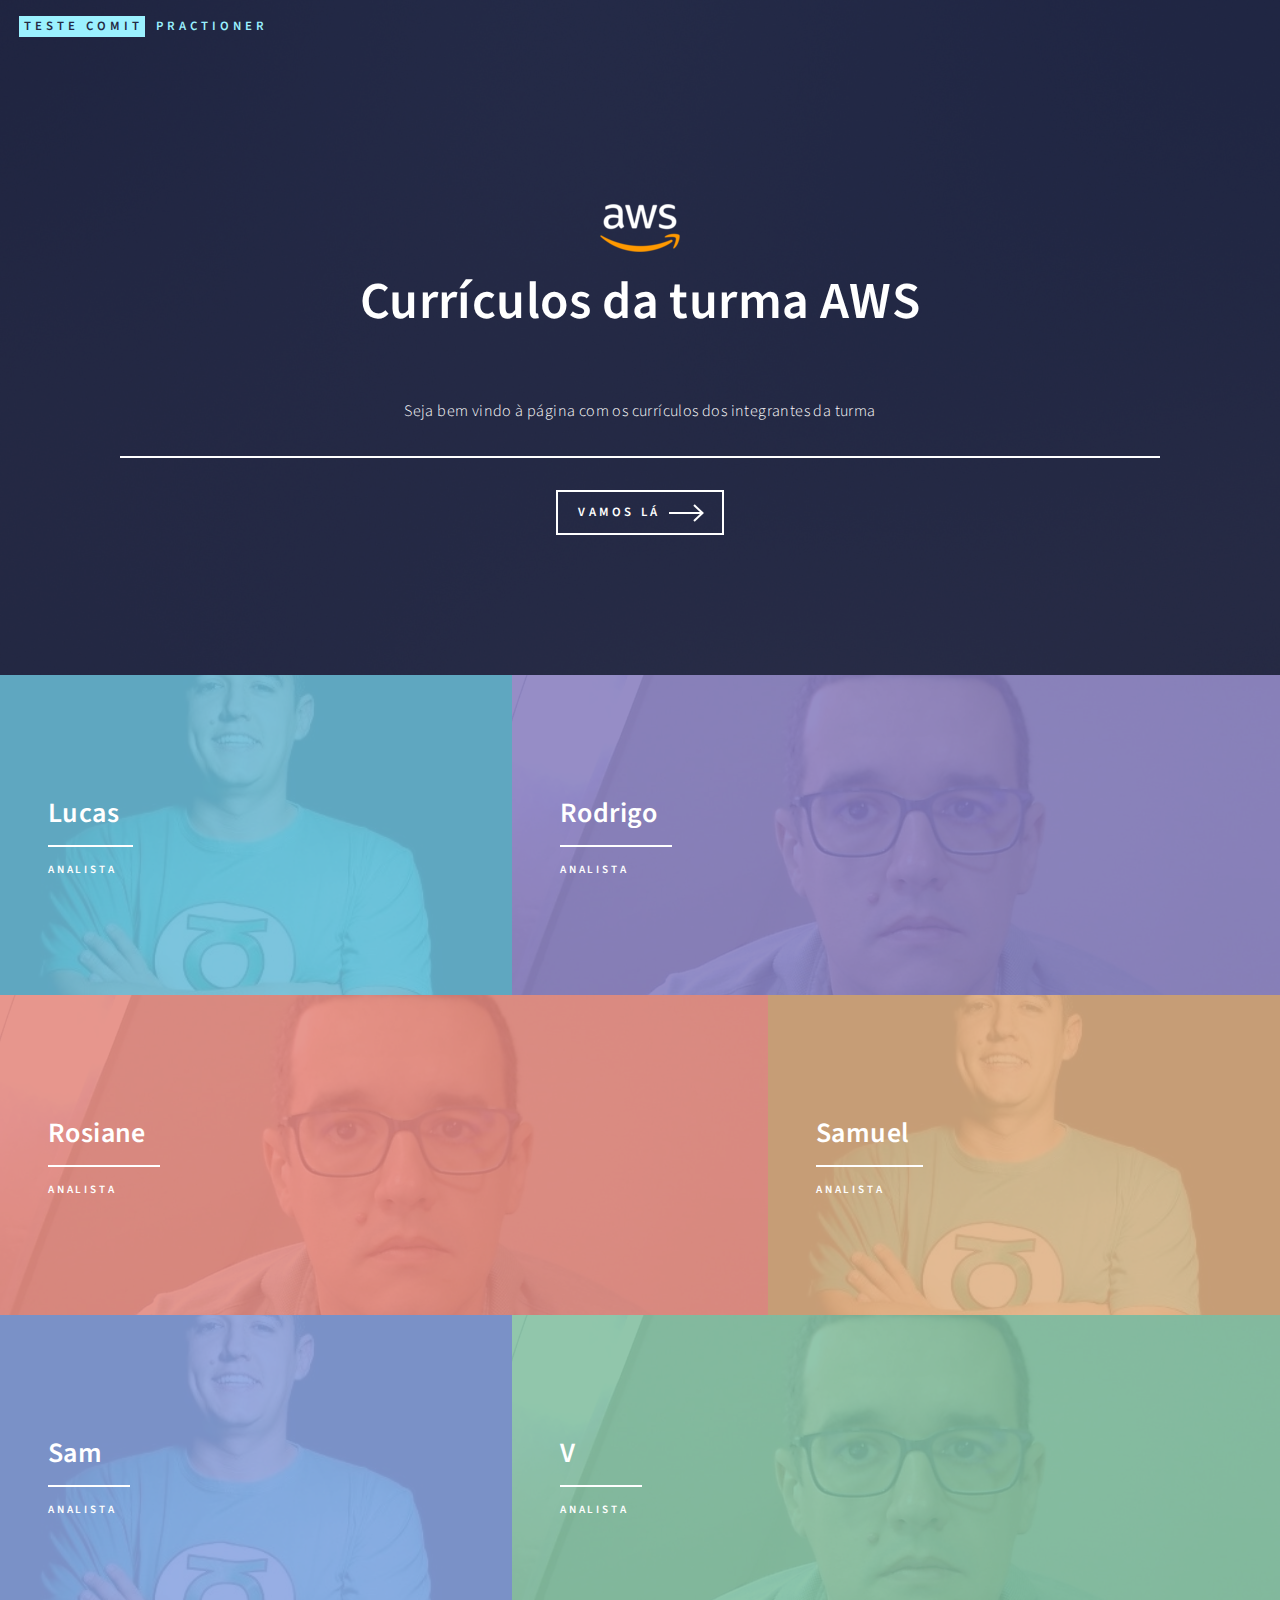
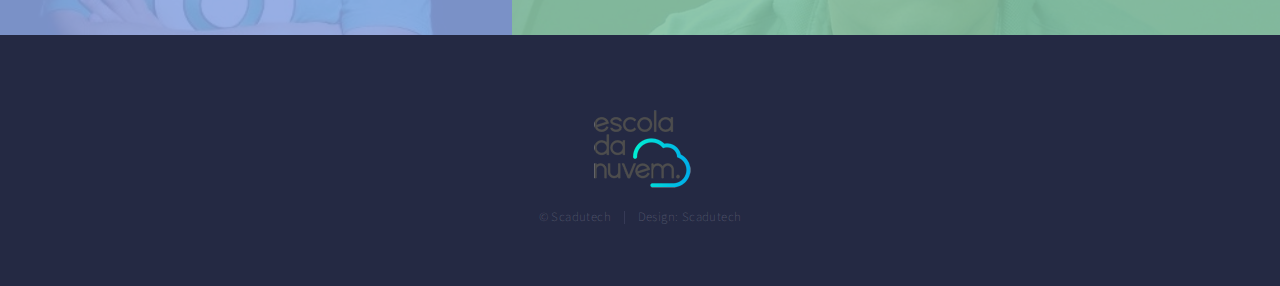
==== commit 0e7158a3: "update index" ====
--- a/index.html
+++ b/index.html
@@ -21,7 +21,7 @@
 				<!-- Header -->
 					
 					<header id="header" class="alt">
-						<a href="index.html" class="logo"><strong>AWS</strong> <span>Practioner</span></a>
+						<a href="index.html" class="logo"><strong>teste comit</strong> <span>Practioner</span></a>
 						
 					</header>
 
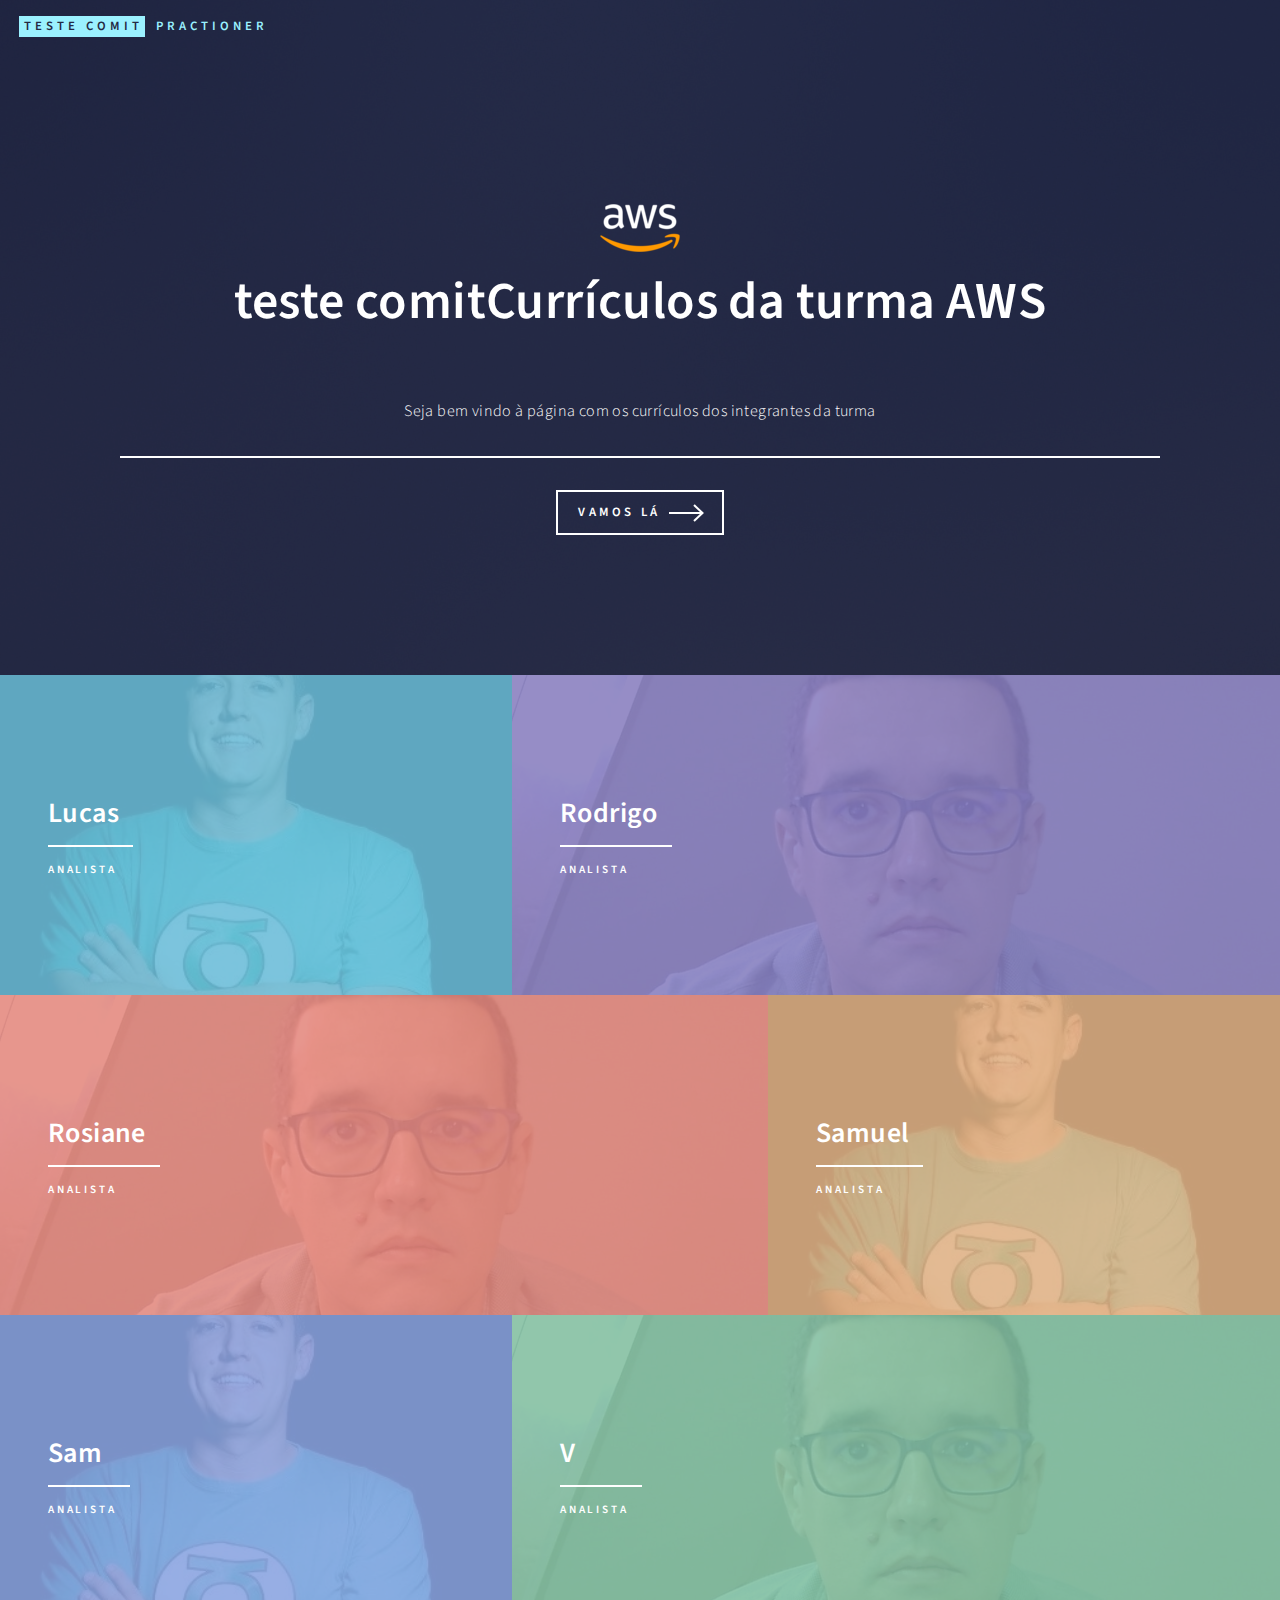
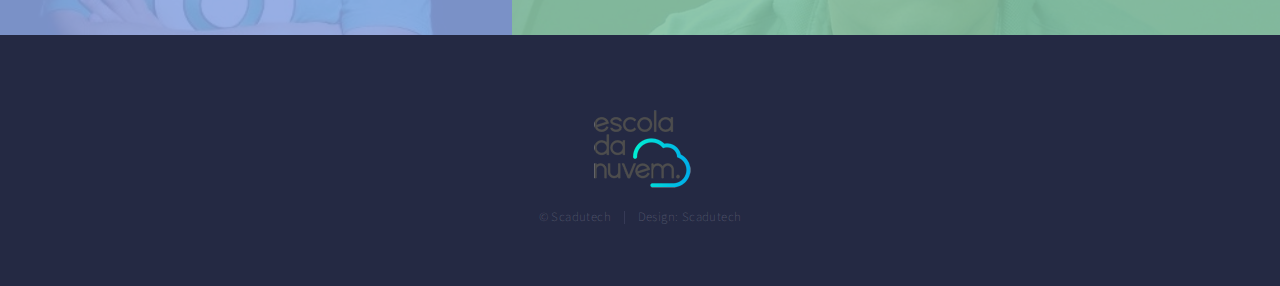
==== commit 5fa94cbf: "update index" ====
--- a/index.html
+++ b/index.html
@@ -44,7 +44,7 @@
 						<div class="inner">
 							<header class="major">
 							<center><img src="images/aws3.png" alt="" />
-								<center><h1>Currículos da turma AWS</h1><p>Seja bem vindo à página com os currículos dos integrantes da turma</p>
+								<center><h1>teste comitCurrículos da turma AWS</h1><p>Seja bem vindo à página com os currículos dos integrantes da turma</p>
 							</header>
 							
 						<center><a href="#one" class="button next scrolly">Vamos lá</a></div>
